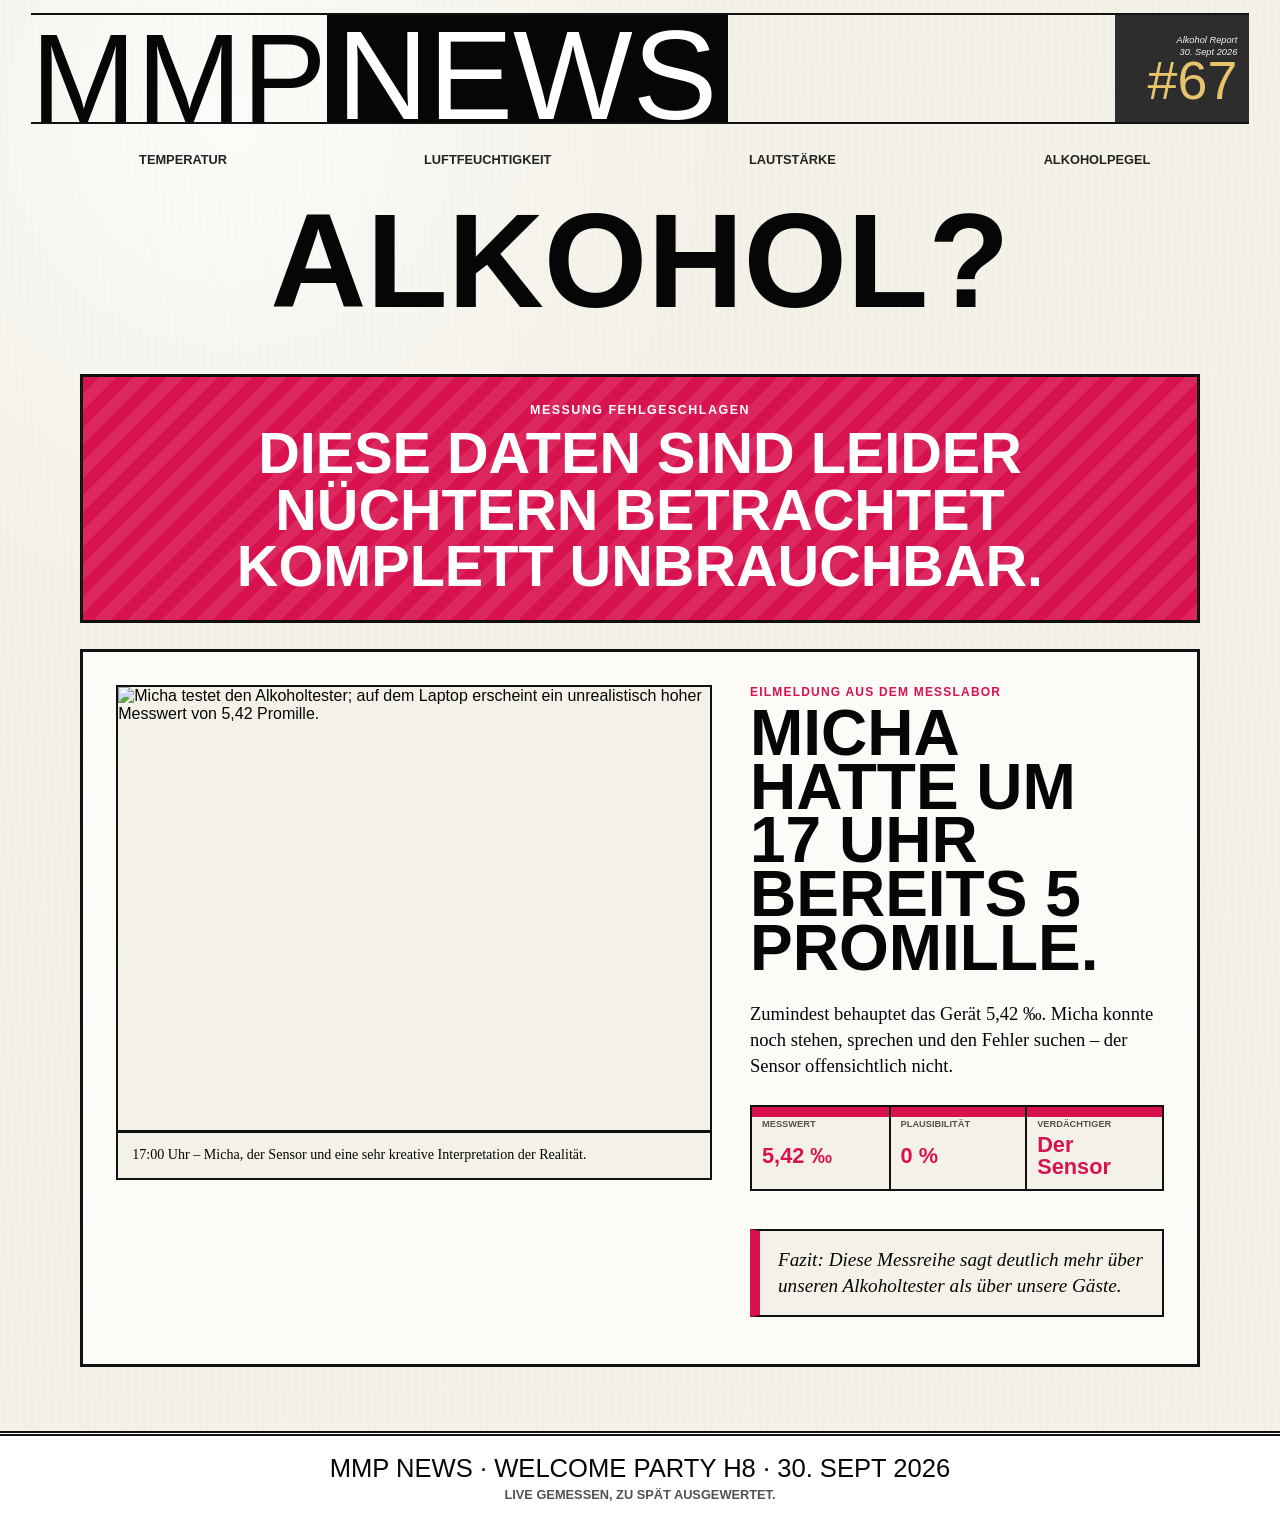
==== alcohol.html @ fe0a1ca4 "html aufbau" ====
<!DOCTYPE html>
<html lang="de">
<head>
    <meta charset="UTF-8">
    <meta name="viewport" content="width=device-width, initial-scale=1.0">
    <title>MMP News | Alkoholpegel</title>
    <link rel="stylesheet" href="css/style.css">
</head>
<body>
<main class="paper subpage alcohol-page">
    <header class="masthead">
        <a class="edition" href="index.html"><span>MMP</span><mark>NEWS</mark></a>
        <div class="issue">
            <span>Alkohol Report</span>
            <span>30. Sept 2026</span>
        </div>
    </header>

    <nav class="topic-nav" aria-label="Messwerte">
        <a href="temperature.html">Temperatur</a>
        <a href="humidity.html">Luftfeuchtigkeit</a>
        <a href="noise.html">Lautstärke</a>
        <a href="alcohol.html" aria-current="page">Alkoholpegel</a>
    </nav>

    <h1 class="main-title" id="main-title">Alkohol?</h1>

    <div class="alcohol-error-banner" role="alert">
        <div>
            <p>Messung fehlgeschlagen</p>
            <h2 id="alcohol-error-title">Diese Daten sind leider nüchtern betrachtet komplett unbrauchbar.</h2>
        </div>
    </div>

    <section class="alcohol-error" aria-labelledby="alcohol-error-title">
        <figure class="alcohol-photo">
            <img src="assets/micha-alcohol-error.jpg" alt="Micha testet den Alkoholtester; auf dem Laptop erscheint ein unrealistisch hoher Messwert von 5,42 Promille." width="1800" height="1350">
            <figcaption>
                17:00 Uhr – Micha, der Sensor und eine sehr kreative Interpretation der Realität.
            </figcaption>
        </figure>

        <article class="alcohol-copy">
            <p class="alcohol-kicker">Eilmeldung aus dem Messlabor</p>
            <h2>Micha hatte um 17 Uhr bereits 5 Promille.</h2>
            <p class="alcohol-punchline">Zumindest behauptet das Gerät 5,42 ‰. Micha konnte noch stehen, sprechen und den Fehler suchen – der Sensor offensichtlich nicht.</p>

            <div class="alcohol-diagnostics" aria-label="Fehlerdiagnose">
                <div><span>Messwert</span><strong>5,42 ‰</strong></div>
                <div><span>Plausibilität</span><strong>0 %</strong></div>
                <div><span>Verdächtiger</span><strong>Der Sensor</strong></div>
            </div>

            <blockquote>Fazit: Diese Messreihe sagt deutlich mehr über unseren Alkoholtester als über unsere Gäste.</blockquote>
        </article>
    </section>

    <footer class="paper-footer" aria-label="Seitenabschluss">
        <p>MMP NEWS · Welcome Party H8 · 30. Sept 2026</p>
        <small>Live gemessen, zu spät ausgewertet.</small>
    </footer>
</main>
</body>
</html>
---- css/style.css ----
:root {
    --paper: #f4f1e8;
    --ink: #060606;
    --muted: #54524d;
    --rule: #111111;
    --card: #ffffff;
    --magenta: #d8124f;
    --gold: #e7c36c;
    --cyan: #c8eee9;
    --soft-gray: #dedbd3;
    --red: var(--magenta);
    --blue: #10a8b1;
    --orange: #f2a11a;
    --violet: var(--magenta);
    --green: #149961;
}

* {
    box-sizing: border-box;
}

html {
    min-height: 100%;
    scroll-behavior: smooth;
}

body {
    min-height: 100vh;
    min-height: 100svh;
    margin: 0;
    background: var(--paper);
    color: var(--ink);
    font-family: Arial, Helvetica, sans-serif;
}

a {
    color: inherit;
    text-decoration: none;
}

.paper {
    display: grid;
    grid-template-rows: auto auto auto auto 1fr auto;
    width: 100%;
    min-height: 100vh;
    min-height: 100svh;
    margin: 0 auto;
    padding: 0;
    background:
        radial-gradient(circle at 18% 8%, rgba(255, 255, 255, 0.72), transparent 28%),
        repeating-linear-gradient(88deg, rgba(0, 0, 0, 0.018) 0 1px, transparent 1px 7px),
        var(--paper);
    box-shadow: none;
}

.masthead {
    --masthead-x: clamp(10px, 2.4vw, 34px);
    --masthead-top: clamp(5px, 1vw, 16px);
    --masthead-bottom: clamp(5px, 0.9vw, 14px);
    --masthead-inner: clamp(38px, 8.4vw, 120px);
    position: relative;
    display: flex;
    align-items: end;
    justify-content: space-between;
    gap: 18px;
    height: calc(var(--masthead-inner) + var(--masthead-top) + var(--masthead-bottom) + 4px);
    min-height: 0;
    overflow: hidden;
    padding: calc(var(--masthead-top) + 2px) var(--masthead-x) calc(var(--masthead-bottom) + 2px);
}

.masthead::before,
.masthead::after {
    position: absolute;
    left: var(--masthead-x);
    right: var(--masthead-x);
    height: 2px;
    background: var(--rule);
    content: "";
}

.masthead::before {
    top: var(--masthead-top);
}

.masthead::after {
    bottom: var(--masthead-bottom);
}

.edition {
    display: flex;
    align-items: end;
    align-self: stretch;
    flex: 1 1 auto;
    height: var(--masthead-inner);
    min-width: 0;
    font-family: "Arial Narrow", Impact, Haettenschweiler, "Arial Black", sans-serif;
    font-size: calc(var(--masthead-inner) * 1.18);
    line-height: 0.7;
    letter-spacing: 0;
    color: var(--ink);
    text-transform: uppercase;
}

.edition mark {
    align-self: stretch;
    display: grid;
    align-items: end;
    padding: 0 0.08em 0.02em;
    background: var(--ink);
    color: #ffffff;
}

.edition span {
    display: inline-block;
}

.edition:hover,
.edition:focus-visible {
    outline: none;
    filter: contrast(1.2);
}

.issue {
    position: static;
    display: grid;
    align-self: stretch;
    flex: 0 1 clamp(74px, 10.5vw, 160px);
    min-width: clamp(74px, 10.5vw, 160px);
    height: auto;
    min-height: 0;
    place-content: center end;
    padding: 7px 12px;
    background: #2d2d2d;
    color: #f4f1e8;
    font-size: clamp(0.58rem, 0.72vw, 0.8rem);
    font-style: italic;
    line-height: 1.2;
    overflow: hidden;
    text-align: right;
}

.issue::after {
    content: "#67";
    color: var(--gold);
    font-family: "Arial Narrow", Impact, Haettenschweiler, "Arial Black", sans-serif;
    font-size: clamp(2.2rem, 4.2vw, 5rem);
    font-style: normal;
    line-height: 0.82;
}

.topic-nav {
    position: relative;
    z-index: 1;
    display: grid;
    grid-template-columns: repeat(4, 1fr);
    padding-inline: clamp(18px, 2.4vw, 34px);
    border-bottom: 0;
    color: #222222;
    font-size: clamp(0.7rem, 1vw, 0.92rem);
    font-weight: 700;
    text-transform: uppercase;
}

.topic-nav a {
    display: grid;
    min-height: 48px;
    padding: 8px 10px;
    place-items: center;
    white-space: nowrap;
}

.news-strip {
    display: flex;
    align-items: center;
    gap: clamp(26px, 4vw, 64px);
    min-height: clamp(34px, 4vw, 52px);
    margin-top: clamp(8px, 1vw, 14px);
    border-top: 4px solid var(--rule);
    border-bottom: 4px solid var(--rule);
    background: var(--magenta);
    color: #ffffff;
    font-family: "Arial Narrow", Impact, Haettenschweiler, "Arial Black", sans-serif;
    font-size: clamp(1rem, 1.9vw, 2.1rem);
    line-height: 1;
    overflow: hidden;
    text-align: center;
    text-transform: uppercase;
}

.news-strip span {
    flex: 0 0 auto;
    animation: newsTicker 14s linear infinite;
    white-space: nowrap;
}

.news-strip span:nth-child(2) {
    color: #ffe8ef;
    animation-delay: -4.7s;
}

.news-strip span:nth-child(3) {
    animation-delay: -9.4s;
}

.news-strip span:first-child::after,
.news-strip span:last-child::before {
    color: #ffe8ef;
    content: "↗";
    padding-inline: 0.5em;
}

@keyframes newsTicker {
    from {
        transform: translateX(100vw);
    }
    to {
        transform: translateX(-100vw);
    }
}

.main-title {
    margin: 0;
    padding: clamp(14px, 2vw, 30px) clamp(18px, 2.4vw, 34px) 0;
    font-family: "Arial Narrow", Impact, Haettenschweiler, "Arial Black", sans-serif;
    font-size: clamp(4.8rem, 13.8vw, 13rem);
    line-height: 0.74;
    letter-spacing: 0;
    text-align: center;
    text-transform: uppercase;
}

.hero {
    display: flex;
    flex-direction: column;
    min-width: 0;
    padding: clamp(16px, 1.8vw, 28px) clamp(18px, 2.4vw, 34px);
    border-bottom: 0;
    border-radius: 0;
    background: transparent;
    text-align: center;
}

.subpage-intro {
    grid-column: 1 / -1;
    max-width: 980px;
    margin: 0 auto clamp(18px, 3vw, 42px);
    padding: clamp(16px, 2vw, 30px);
    border-top: 0;
    border-bottom: 2px solid var(--rule);
    background: rgba(255, 255, 255, 0.7);
    text-align: center;
}

.subpage-intro p:last-child {
    max-width: 48rem;
    margin: 0 auto;
    color: #282623;
    font-family: Georgia, "Times New Roman", serif;
    font-size: clamp(1rem, 1.4vw, 1.25rem);
    line-height: 1.35;
}

.lead {
    margin: 0 0 clamp(14px, 1.8vw, 24px);
    font-family: Impact, Haettenschweiler, "Arial Black", sans-serif;
    font-size: clamp(1.85rem, 3.7vw, 4.2rem);
    line-height: 0.9;
    text-transform: uppercase;
}

.scene-grid {
    position: relative;
    display: grid;
    grid-template-columns: 1fr 1fr;
    gap: clamp(10px, 1vw, 16px);
    width: min(100%, 1100px);
    margin: 0 auto;
}

.scene {
    position: relative;
    margin: 0;
    min-height: clamp(220px, 27vw, 430px);
    overflow: hidden;
    border: 0;
    background-color: #d5d2c9;
}

.scene img {
    display: block;
    width: 100%;
    height: 100%;
    min-height: inherit;
    object-fit: cover;
}

.story-copy {
    max-width: 760px;
    margin: clamp(14px, 1.6vw, 22px) auto 0;
    padding-top: 0;
    border-top: 0;
    color: #282623;
    font-family: Georgia, "Times New Roman", serif;
    font-size: clamp(0.95rem, 1.1vw, 1.1rem);
    line-height: 1.35;
    text-align: center;
}

.story-copy p {
    margin: 0;
}

.story-copy strong {
    color: var(--ink);
    font-family: Arial, Helvetica, sans-serif;
    font-weight: 900;
    text-transform: uppercase;
}

.overview {
    display: flex;
    flex-direction: column;
    width: min(1120px, calc(100% - clamp(24px, 5vw, 68px)));
    min-width: 0;
    margin: 0 auto;
    padding: clamp(16px, 1.8vw, 28px) clamp(18px, 2.4vw, 34px);
    border: 3px solid var(--rule);
    border-radius: 0;
    background: rgba(255, 255, 255, 0.72);
}

.overview h2 {
    margin: 0 0 clamp(14px, 1.5vw, 22px);
    font-family: Impact, Haettenschweiler, "Arial Black", sans-serif;
    font-size: clamp(2rem, 3vw, 4rem);
    line-height: 0.95;
    text-align: center;
    text-transform: uppercase;
}

.temperature-finder + .overview {
    margin-top: clamp(30px, 5vw, 78px);
}

.metric-grid {
    display: grid;
    grid-template-columns: repeat(3, minmax(0, 1fr));
    gap: 8px;
}

.metric-card {
    display: grid;
    grid-template-columns: minmax(0, 1fr) auto;
    align-content: center;
    align-items: center;
    gap: 6px;
    min-width: 0;
    min-height: 0;
    padding: 13px 12px 8px;
    border: 2px solid var(--rule);
    border-radius: 0;
    background: linear-gradient(to bottom, var(--accent) 0 12px, var(--paper) 12px);
    box-shadow: none;
    color: var(--accent);
}

.metric-card:focus-visible {
    outline: 2px solid var(--rule);
    outline-offset: 3px;
}

.metric-card.red { --accent: var(--red); }
.metric-card.blue { --accent: var(--blue); }
.metric-card.orange { --accent: var(--orange); }
.metric-card.violet { --accent: var(--violet); }
.metric-card.green { --accent: var(--green); }

.metric-label {
    grid-column: 1;
    min-height: 0;
    font-size: clamp(0.54rem, 1.45vw, 0.68rem);
    color: var(--ink);
    font-weight: 900;
    text-transform: uppercase;
    line-height: 1.05;
}

.metric-card strong {
    grid-column: 2;
    grid-row: 1 / span 2;
    color: var(--accent);
    font-size: clamp(1.25rem, 3.2vw, 2.3rem);
    line-height: 0.9;
    text-align: right;
    white-space: nowrap;
}

.metric-note {
    grid-column: 1;
    min-height: 0;
    color: #9a948b;
    font-size: clamp(0.5rem, 1.35vw, 0.63rem);
    line-height: 1.1;
}

.humidity-chart-card,
.temperature-chart-card,
.noise-chart-card {
    position: relative;
    min-height: clamp(330px, 42vw, 500px);
    margin-top: clamp(18px, 2vw, 28px);
    padding: clamp(10px, 1.4vw, 18px);
    border: 2px solid var(--rule);
    background: var(--paper);
    box-shadow: none;
}

.humidity-chart-card,
.temperature-chart-card,
.noise-chart-card {
    padding: 42px 18px 14px;
    background: var(--paper);
}

.humidity-chart-card h3,
.temperature-chart-card h3,
.noise-chart-card h3 {
    margin: 0 0 14px;
    font-family: "Arial Narrow", Impact, Haettenschweiler, "Arial Black", sans-serif;
    font-size: clamp(1.4rem, 2.6vw, 3rem);
    line-height: 0.9;
    text-align: center;
    text-transform: uppercase;
}

.humidity-chart-card h3 {
    color: var(--blue);
}

.temperature-chart-card h3 {
    color: var(--red);
}

.noise-chart-card h3 {
    color: var(--orange);
}

.humidity-chart-card svg,
.temperature-chart-card svg,
.noise-chart-card svg {
    display: block;
    width: 100%;
    height: auto;
    aspect-ratio: 900 / 340;
    overflow: visible;
    cursor: default;
}

.humidity-chart-key,
.temperature-chart-key,
.noise-chart-key {
    display: flex;
    justify-content: center;
    gap: 22px;
    margin-top: 2px;
    font-size: 0.72rem;
    font-weight: 900;
    text-transform: uppercase;
}

.humidity-chart-key span::before,
.temperature-chart-key span::before,
.noise-chart-key span::before {
    display: inline-block;
    width: 24px;
    margin-right: 8px;
    border-top: 4px solid currentColor;
    content: "";
    vertical-align: middle;
}

.humidity-chart-key .studio {
    color: #13c8d2;
}

.humidity-chart-key .mensa {
    color: #087982;
}

.temperature-chart-key .studio {
    color: #d8124f;
}

.temperature-chart-key .mensa {
    color: #8f0d38;
}

.noise-chart-key .studio {
    color: #f2a11a;
}

.noise-chart-key .mensa {
    color: #a35d05;
}

.humidity-chart-grid,
.temperature-chart-grid,
.noise-chart-grid {
    stroke: rgba(22, 21, 19, 0.18);
    stroke-width: 2;
    vector-effect: non-scaling-stroke;
}

.humidity-chart-plot,
.temperature-chart-plot,
.noise-chart-plot {
    fill: rgba(22, 21, 19, 0.05);
}

.humidity-chart-grid.edge,
.temperature-chart-grid.edge,
.noise-chart-grid.edge {
    stroke: var(--rule);
}

.humidity-chart-line,
.temperature-chart-line,
.noise-chart-line {
    fill: none;
    stroke-width: 5;
    stroke-linecap: round;
    stroke-linejoin: round;
    vector-effect: non-scaling-stroke;
}

.humidity-chart-line-studio {
    stroke: #13c8d2;
}

.humidity-chart-line-mensa {
    stroke: #087982;
}

.temperature-chart-line-studio {
    stroke: #d8124f;
}

.temperature-chart-line-mensa {
    stroke: #8f0d38;
}

.noise-chart-line-studio {
    stroke: #f2a11a;
}

.noise-chart-line-mensa {
    stroke: #a35d05;
}

.humidity-chart-guide,
.temperature-chart-guide,
.noise-chart-guide {
    stroke: var(--ink);
    stroke-dasharray: 5 7;
    stroke-width: 2;
    opacity: 0.42;
    vector-effect: non-scaling-stroke;
}

.humidity-chart-dot,
.temperature-chart-dot,
.noise-chart-dot {
    fill: var(--paper);
    stroke-width: 4;
    vector-effect: non-scaling-stroke;
}

.humidity-chart-dot-studio {
    stroke: #13c8d2;
}

.humidity-chart-dot-mensa {
    stroke: #087982;
}

.temperature-chart-dot-studio {
    stroke: #d8124f;
}

.temperature-chart-dot-mensa {
    stroke: #8f0d38;
}

.noise-chart-dot-studio {
    stroke: #f2a11a;
}

.noise-chart-dot-mensa {
    stroke: #a35d05;
}

.humidity-chart-axis,
.humidity-chart-label,
.temperature-chart-axis,
.temperature-chart-label,
.temperature-chart-legend,
.noise-chart-axis,
.noise-chart-label {
    fill: var(--ink);
    font-family: "Arial Narrow", Impact, Haettenschweiler, "Arial Black", sans-serif;
    font-size: 12px;
    font-weight: 900;
    text-transform: uppercase;
    transform-box: fill-box;
    vector-effect: non-scaling-stroke;
}

.humidity-chart-axis,
.temperature-chart-axis,
.noise-chart-axis {
    fill: var(--ink);
    font-size: 14px;
}

.humidity-chart-label,
.temperature-chart-label,
.noise-chart-label {
    fill: var(--muted);
    font-family: Arial, Helvetica, sans-serif;
    font-size: 12px;
}

.temperature-chart-legend.studio {
    fill: var(--red);
}

.temperature-chart-legend.mensa {
    fill: var(--orange);
}

.humidity-tooltip,
.temperature-tooltip,
.noise-tooltip {
    position: absolute;
    z-index: 3;
    min-width: 104px;
    padding: 8px 10px;
    border: 2px solid var(--rule);
    background: var(--tooltip-bg, var(--paper));
    box-shadow: 3px 3px 0 rgba(22, 21, 19, 0.16);
    color: var(--ink);
    font-family: Arial, Helvetica, sans-serif;
    font-size: 0.78rem;
    font-weight: 900;
    line-height: 1.15;
    pointer-events: none;
    transform: translate(-50%, calc(-100% - 18px));
}

.humidity-tooltip {
    --tooltip-bg: var(--cyan);
}

.temperature-tooltip {
    --tooltip-bg: #f3bfd0;
}

.noise-tooltip {
    --tooltip-bg: var(--gold);
}

.humidity-tooltip strong,
.temperature-tooltip strong,
.noise-tooltip strong {
    display: block;
    color: var(--blue);
    font-size: 1.18rem;
}

.temperature-tooltip strong {
    color: var(--red);
}

.noise-tooltip strong {
    color: var(--orange);
}

.humidity-tooltip,
.temperature-tooltip,
.noise-tooltip {
    width: min(240px, calc(100% - 24px));
    min-width: 0;
    padding: 12px 14px;
    font-size: 0.82rem;
    font-weight: 400;
    line-height: 1.25;
}

.humidity-tooltip strong,
.temperature-tooltip strong,
.noise-tooltip strong {
    color: var(--ink);
    font-family: "Arial Narrow", Impact, Haettenschweiler, "Arial Black", sans-serif;
    font-size: 1.3rem;
    line-height: 1;
}

.humidity-tooltip span,
.temperature-tooltip span,
.noise-tooltip span {
    display: block;
    margin-top: 3px;
    font-size: 0.68rem;
    font-weight: 900;
    text-transform: uppercase;
}

.humidity-tooltip p,
.temperature-tooltip p,
.noise-tooltip p {
    margin: 8px 0 0;
    font-family: Georgia, "Times New Roman", serif;
    font-size: 0.82rem;
    line-height: 1.25;
}

.sparkline {
    width: 100%;
    height: 48px;
    margin-top: auto;
}

.sparkline polyline {
    fill: none;
    stroke: var(--accent);
    stroke-linecap: round;
    stroke-linejoin: round;
    stroke-width: 3;
}

.sparkline.empty {
    border-bottom: 2px dashed var(--accent);
    opacity: 0.36;
}

.metric-card small {
    min-height: 26px;
    color: #383633;
    font-size: clamp(0.5rem, 1.35vw, 0.62rem);
    line-height: 1.15;
    text-align: center;
}

.scrolly {
    display: grid;
    grid-template-columns: minmax(280px, 0.85fr) minmax(0, 1.15fr);
    gap: clamp(22px, 4vw, 72px);
    grid-column: 1 / -1;
    margin-top: clamp(34px, 6vw, 96px);
    padding: clamp(18px, 2.4vw, 34px) 0;
    border-top: 5px double var(--rule);
    border-bottom: 5px double var(--rule);
}

.scrolly-visual {
    position: sticky;
    top: clamp(16px, 2vw, 32px);
    align-self: start;
    min-height: min(70vh, 620px);
    padding: clamp(18px, 2vw, 32px);
    border: 2px solid var(--rule);
    background:
        linear-gradient(180deg, rgba(255, 255, 255, 0.74), rgba(244, 241, 232, 0.88)),
        var(--paper);
}

.scrolly-kicker {
    margin: 0 0 10px;
    font-family: "Arial Narrow", Impact, Haettenschweiler, "Arial Black", sans-serif;
    font-size: clamp(1rem, 1.6vw, 1.8rem);
    line-height: 1;
    text-transform: uppercase;
}

.scrolly-visual h2 {
    margin: 0;
    padding-bottom: clamp(12px, 1.4vw, 20px);
    border-bottom: 3px solid var(--rule);
    font-family: "Arial Narrow", Impact, Haettenschweiler, "Arial Black", sans-serif;
    font-size: clamp(2.4rem, 5.6vw, 6rem);
    line-height: 0.85;
    text-transform: uppercase;
}

.scrolly-readout {
    display: grid;
    gap: 8px;
    margin-top: clamp(18px, 3vw, 44px);
}

.scrolly-readout span {
    color: var(--muted);
    font-size: clamp(0.75rem, 1vw, 0.95rem);
    font-weight: 900;
    text-transform: uppercase;
}

.scrolly-readout strong {
    color: var(--magenta);
    font-family: "Arial Narrow", Impact, Haettenschweiler, "Arial Black", sans-serif;
    font-size: clamp(4rem, 9vw, 10rem);
    line-height: 0.82;
}

.scrolly-readout small {
    color: #282623;
    font-size: clamp(0.9rem, 1.2vw, 1.15rem);
    font-weight: 800;
}

.scrolly-chart {
    margin-top: clamp(24px, 4vw, 54px);
    padding: 16px 0 0;
    border-top: 2px solid var(--rule);
}

.scrolly-chart .sparkline {
    height: clamp(84px, 18vh, 150px);
}

.scrolly-chart.red { --accent: var(--red); }
.scrolly-chart.blue { --accent: var(--blue); }
.scrolly-chart.orange { --accent: var(--orange); }

.temperature-page .scrolly-readout strong,
.temperature-page .scrolly-step.is-active {
    color: var(--red);
}

.temperature-page .scrolly-step.is-active {
    border-color: var(--red);
}

.humidity-page .scrolly-readout strong,
.humidity-page .scrolly-step.is-active {
    color: var(--blue);
}

.humidity-page .scrolly-step.is-active {
    border-color: var(--blue);
}

.noise-page .scrolly-readout strong,
.noise-page .scrolly-step.is-active {
    color: var(--orange);
}

.noise-page .scrolly-step.is-active {
    border-color: var(--orange);
}

.linea-story {
    grid-column: 1 / -1;
    width: min(1120px, calc(100% - clamp(24px, 5vw, 68px)));
    margin: clamp(30px, 5vw, 78px) auto 0;
    padding: clamp(18px, 2vw, 30px) clamp(18px, 2.4vw, 34px);
    border: 3px solid var(--rule);
    background: rgba(255, 255, 255, 0.72);
}

.linea-story h2 {
    margin: 0;
    font-family: "Arial Narrow", Impact, Haettenschweiler, "Arial Black", sans-serif;
    font-size: clamp(1.9rem, 3.8vw, 4.2rem);
    line-height: 0.9;
    text-align: center;
    text-transform: uppercase;
}

.linea-timeline {
    position: relative;
    display: grid;
    gap: clamp(68px, 10vw, 144px);
    max-width: 860px;
    margin: clamp(18px, 3vw, 42px) auto 0;
    padding: 4px 0 8px;
    isolation: isolate;
}

.linea-route {
    position: absolute;
    inset: 0;
    z-index: 0;
    width: 100%;
    height: 100%;
    overflow: visible;
    pointer-events: none;
}

.linea-route path {
    fill: none;
    stroke-linecap: round;
    stroke-linejoin: round;
}

.linea-route-main {
    stroke: var(--ink);
    stroke-width: 5px;
    stroke-dasharray: var(--route-length, 1);
    stroke-dashoffset: var(--route-length, 1);
}

.linea-route-dots {
    display: none;
}

#humidity-events,
#temperature-events {
    display: grid;
    gap: inherit;
}

.humidity-page .linea-route-main {
    stroke: var(--blue);
}

.landing-story .linea-route-main {
    stroke: var(--magenta);
}

.temperature-page .linea-route-main {
    stroke: var(--red);
}

.linea-event {
    position: relative;
    z-index: 1;
    display: grid;
    grid-template-columns: minmax(108px, 0.34fr) minmax(0, 1fr);
    align-items: center;
    min-height: 178px;
    padding: clamp(12px, 1.5vw, 18px) 0;
    border: 2px solid var(--rule);
    background: var(--paper);
    box-shadow: 0 0 0 rgba(22, 21, 19, 0);
    opacity: 0;
    transform: translateY(28px) rotate(-0.6deg) scale(0.96);
    transition: opacity 520ms ease, transform 520ms cubic-bezier(0.2, 0.8, 0.2, 1), box-shadow 520ms ease;
}

.linea-event:nth-child(even) {
    transform: translateY(28px) rotate(0.7deg) scale(0.96);
}

.linea-event.is-visible {
    opacity: 1;
    box-shadow: none;
    transform: translateY(0) rotate(var(--card-tilt, 0deg)) scale(1);
}

.linea-event svg {
    width: 100%;
    height: 132px;
    overflow: visible;
    transform-origin: center;
}

.linea-event > div {
    position: relative;
    min-height: 118px;
    padding-right: clamp(70px, 9vw, 96px);
}

.linea-event svg path,
.linea-event svg circle {
    fill: none;
    stroke: var(--ink);
    stroke-width: 3.2;
    stroke-linecap: round;
    stroke-linejoin: round;
    stroke-dasharray: var(--draw-length, 1);
    stroke-dashoffset: var(--draw-length, 1);
}

.linea-event.is-drawn svg {
    animation: doodleWiggle 650ms ease both;
}

@keyframes doodleWiggle {
    0% {
        transform: translateY(0) rotate(0deg);
    }
    45% {
        transform: translateY(-2px) rotate(-1deg);
    }
    100% {
        transform: translateY(0) rotate(0deg);
    }
}

@media (prefers-reduced-motion: reduce) {
    .linea-event {
        transition: none;
    }

    .linea-event.is-drawn svg {
        animation: none;
    }
}

.linea-event span {
    position: absolute;
    top: 10px;
    right: clamp(12px, 1.5vw, 18px);
    display: grid;
    place-items: center;
    width: clamp(60px, 6.2vw, 76px);
    aspect-ratio: 1;
    padding: 0;
    margin: 0;
    border: 3px solid var(--magenta);
    border-radius: 50%;
    background: var(--paper);
    box-shadow: 3px 3px 0 rgba(22, 21, 19, 0.12);
    color: var(--magenta);
    font-family: "Arial Narrow", Impact, Haettenschweiler, "Arial Black", sans-serif;
    font-size: clamp(1.18rem, 1.8vw, 1.7rem);
    font-weight: 900;
    line-height: 1;
    text-align: center;
}

.linea-event span::before {
    position: absolute;
    left: 50%;
    top: -22px;
    width: 18px;
    height: 10px;
    border: 3px solid var(--magenta);
    border-radius: 8px;
    background: var(--paper);
    content: "";
    transform: translateX(-50%);
}

.humidity-page .linea-event span {
    border-color: var(--blue);
    color: var(--blue);
}

.humidity-page .linea-event span::before {
    border-color: var(--blue);
}

.humidity-page .linea-event span::after {
    background: var(--blue);
}

.temperature-page .linea-event span {
    border-color: var(--red);
    color: var(--red);
}

.temperature-page .linea-event span::before {
    border-color: var(--red);
}

.temperature-page .linea-event span::after {
    background: var(--red);
}

.linea-event span::after {
    position: absolute;
    left: 50%;
    top: -10px;
    width: 6px;
    height: 7px;
    background: var(--magenta);
    content: "";
    transform: translateX(-50%);
}

.linea-event h3 {
    margin: 8px 0 4px;
    padding-inline: clamp(12px, 1.5vw, 18px);
    font-family: "Arial Narrow", Impact, Haettenschweiler, "Arial Black", sans-serif;
    font-size: clamp(1.4rem, 2.7vw, 2.8rem);
    line-height: 0.95;
    text-transform: uppercase;
}

.linea-event p {
    max-width: 38rem;
    margin: 0;
    padding-inline: clamp(12px, 1.5vw, 18px);
    color: #282623;
    font-family: Georgia, "Times New Roman", serif;
    font-size: clamp(0.95rem, 1.2vw, 1.12rem);
    line-height: 1.32;
}

.scrolly-steps {
    display: grid;
    gap: clamp(22px, 10vh, 120px);
    padding: 8vh 0;
}

.scrolly-step {
    min-height: clamp(260px, 54vh, 560px);
    padding: clamp(18px, 2vw, 30px);
    border-left: 12px solid #303030;
    background: rgba(255, 255, 255, 0.72);
    opacity: 0.5;
    transform: translateY(18px);
    transition: opacity 180ms ease, transform 180ms ease, border-color 180ms ease;
}

.scrolly-step.is-active {
    border-color: var(--magenta);
    opacity: 1;
    transform: translateY(0);
}

.scrolly-step span {
    display: inline-block;
    margin-bottom: 14px;
    padding: 5px 9px;
    background: #303030;
    color: var(--gold);
    font-family: "Arial Narrow", Impact, Haettenschweiler, "Arial Black", sans-serif;
    font-size: 1.1rem;
}

.scrolly-step h3 {
    margin: 0 0 12px;
    font-family: "Arial Narrow", Impact, Haettenschweiler, "Arial Black", sans-serif;
    font-size: clamp(2rem, 4.5vw, 5.2rem);
    line-height: 0.9;
    text-transform: uppercase;
}

.scrolly-step p {
    max-width: 42rem;
    margin: 0;
    color: #282623;
    font-family: Georgia, "Times New Roman", serif;
    font-size: clamp(1rem, 1.35vw, 1.35rem);
    line-height: 1.35;
}

.temperature-finder {
    display: grid;
    grid-template-columns: minmax(280px, 0.72fr) minmax(0, 1.28fr);
    min-width: 0;
    margin-top: clamp(24px, 4vw, 60px);
    border-top: 5px double var(--rule);
    border-bottom: 5px double var(--rule);
    background: rgba(255, 255, 255, 0.72);
}

.temperature-page .temperature-finder,
.noise-page .temperature-finder {
    width: min(1120px, calc(100% - clamp(24px, 5vw, 68px)));
    margin: clamp(30px, 5vw, 78px) auto 0;
    border: 3px solid var(--rule);
    background: rgba(255, 255, 255, 0.72);
}

.thermometer-panel,
.volume-panel,
.temperature-result {
    min-width: 0;
    padding: clamp(22px, 3vw, 48px);
}

.thermometer-panel,
.volume-panel {
    border-right: 2px solid var(--rule);
    text-align: center;
}

.temperature-kicker {
    margin: 0 0 8px;
    color: var(--red);
    font-size: clamp(0.68rem, 1vw, 0.86rem);
    font-weight: 900;
    letter-spacing: 0.08em;
    text-transform: uppercase;
}

.thermometer-panel h2,
.volume-panel h2,
.temperature-result h2 {
    margin: 0;
    font-family: "Arial Narrow", Impact, Haettenschweiler, "Arial Black", sans-serif;
    font-size: clamp(2.2rem, 4.6vw, 5rem);
    line-height: 0.88;
    text-transform: uppercase;
}

.thermometer-control {
    position: relative;
    width: 230px;
    height: 410px;
    margin: clamp(24px, 3vw, 42px) auto 10px;
}

.thermometer-scale {
    position: absolute;
    top: 10px;
    bottom: 88px;
    left: 0;
    display: flex;
    flex-direction: column;
    justify-content: space-between;
    width: 66px;
    color: var(--ink);
    font-family: "Arial Narrow", Impact, Haettenschweiler, "Arial Black", sans-serif;
    font-size: 1rem;
    text-align: right;
}

.thermometer-scale span::after {
    display: inline-block;
    width: 15px;
    margin-left: 6px;
    border-top: 2px solid var(--rule);
    content: "";
    vertical-align: middle;
}

.thermometer {
    position: absolute;
    top: 0;
    bottom: 0;
    left: 83px;
    width: 74px;
    pointer-events: none;
    transition: outline-color 120ms ease;
}

.thermometer-tube {
    position: absolute;
    z-index: 1;
    top: 0;
    left: 17px;
    width: 40px;
    height: 376px;
    overflow: hidden;
    border: 4px solid var(--rule);
    border-radius: 24px 24px 0 0;
    background: var(--paper);
}

.thermometer-fill {
    position: absolute;
    right: 7px;
    bottom: 0;
    left: 7px;
    height: 50%;
    border-radius: 12px 12px 0 0;
    background: var(--red);
    transition: height 120ms ease-out;
}

.thermometer-bulb {
    position: absolute;
    z-index: 2;
    bottom: 0;
    left: 0;
    width: 74px;
    height: 74px;
    border: 4px solid var(--rule);
    border-radius: 50%;
    background: var(--red);
    box-shadow: inset 0 0 0 10px var(--paper);
}

.temperature-slider {
    position: absolute;
    z-index: 3;
    top: 0;
    left: 83px;
    width: 74px;
    height: 335px;
    margin: 0;
    accent-color: var(--red);
    cursor: ns-resize;
    direction: rtl;
    opacity: 0;
    writing-mode: vertical-lr;
}

.temperature-slider:active {
    cursor: ns-resize;
}

.temperature-selection {
    display: block;
    color: var(--red);
    font-family: "Arial Narrow", Impact, Haettenschweiler, "Arial Black", sans-serif;
    font-size: clamp(3.4rem, 6vw, 6.5rem);
    line-height: 0.9;
}

.temperature-hint,
.temperature-accuracy {
    margin: 10px 0 0;
    color: var(--muted);
    font-size: 0.74rem;
    font-weight: 800;
    text-transform: uppercase;
}

.noise-page .temperature-kicker,
.noise-page .volume-selection {
    color: var(--orange);
}

.volume-control {
    position: relative;
    width: min(300px, 100%);
    aspect-ratio: 1;
    margin: clamp(30px, 4vw, 56px) auto 18px;
    cursor: grab;
    touch-action: none;
    user-select: none;
}

.volume-control:active {
    cursor: grabbing;
}

.volume-dial {
    --volume-angle: 0deg;
    position: absolute;
    inset: 10px;
    border: 3px solid var(--rule);
    border-radius: 50%;
    background: var(--paper);
    box-shadow: 8px 8px 0 rgba(22, 21, 19, 0.12);
}

.volume-ticks,
.volume-tick {
    position: absolute;
    inset: 0;
    border-radius: 50%;
}

.volume-tick {
    transform: rotate(var(--tick-angle));
}

.volume-tick::before {
    position: absolute;
    top: 5px;
    left: 50%;
    width: 11px;
    height: 20px;
    border: 2px solid var(--rule);
    border-radius: 2px;
    background: var(--tick-color);
    content: "";
    transform: translateX(-50%);
}

.volume-dial-face {
    position: absolute;
    inset: 25px;
    border: 4px solid var(--rule);
    border-radius: 50%;
    background: var(--orange);
    box-shadow:
        inset 0 0 0 12px var(--paper),
        inset 0 0 0 15px var(--rule);
}

.volume-pointer {
    position: absolute;
    inset: 0;
    transform: rotate(var(--volume-angle));
    transition: transform 100ms ease-out;
}

.volume-pointer::before {
    position: absolute;
    top: 22px;
    left: 50%;
    width: 8px;
    height: 76px;
    border: 2px solid var(--rule);
    border-radius: 5px;
    background: var(--paper);
    content: "";
    transform: translateX(-50%);
}

.volume-pointer::after {
    position: absolute;
    top: 50%;
    left: 50%;
    width: 24px;
    height: 24px;
    border: 3px solid var(--rule);
    border-radius: 50%;
    background: var(--paper);
    content: "";
    transform: translate(-50%, -50%);
}

.volume-slider {
    position: absolute;
    z-index: 2;
    inset: 0;
    width: 100%;
    height: 100%;
    opacity: 0;
    pointer-events: none;
}

.volume-control:focus-within .volume-dial {
    outline: 3px solid var(--blue);
    outline-offset: 5px;
}

.temperature-result {
    display: flex;
    flex-direction: column;
}

.temperature-timeline {
    position: relative;
    margin-top: clamp(24px, 4vw, 54px);
    padding: 42px 18px 26px 78px;
    border: 2px solid var(--rule);
    background:
        repeating-linear-gradient(90deg, transparent 0 calc(16.666% - 1px), rgba(22, 21, 19, 0.1) calc(16.666% - 1px) 16.666%),
        var(--paper);
    box-shadow: 6px 6px 0 rgba(22, 21, 19, 0.1);
}

.temperature-page .temperature-timeline,
.noise-page .temperature-timeline {
    box-shadow: none;
}

.temperature-timeline-axis {
    position: absolute;
    top: 12px;
    right: 18px;
    left: 78px;
    height: 18px;
}

.temperature-timeline-axis span {
    position: absolute;
    color: var(--muted);
    font-size: 0.65rem;
    font-weight: 900;
    transform: translateX(-50%);
}

.temperature-timeline-axis span:first-child {
    transform: none;
}

.temperature-timeline-axis span:last-child {
    transform: translateX(-100%);
}

.temperature-timeline-lanes {
    display: grid;
    gap: 22px;
}

.temperature-timeline-lane {
    position: relative;
    min-height: 48px;
}

.temperature-timeline-lane > strong {
    position: absolute;
    top: 50%;
    right: calc(100% + 10px);
    font-size: 0.68rem;
    font-weight: 900;
    text-transform: uppercase;
    transform: translateY(-50%);
}

.temperature-timeline-track {
    position: relative;
    height: 48px;
    border-top: 2px solid var(--rule);
    border-bottom: 2px solid var(--rule);
    background: rgba(22, 21, 19, 0.05);
}

.temperature-period {
    position: absolute;
    top: 7px;
    min-width: 7px;
    height: 30px;
    padding: 0;
    border: 2px solid var(--rule);
    border-radius: 2px;
    background: var(--red);
    box-shadow: 0 0 0 0 rgba(216, 18, 79, 0.55);
    cursor: help;
    animation: temperaturePulse 1.8s var(--pulse-delay, 0ms) ease-in-out infinite;
}

.temperature-period:hover,
.temperature-period:focus-visible {
    z-index: 2;
    background: var(--orange);
    outline: 3px solid var(--ink);
    outline-offset: 2px;
    animation-play-state: paused;
}

.temperature-page .temperature-period:hover,
.temperature-page .temperature-period:focus-visible {
    background: #8f0d38;
}

.noise-page .noise-period {
    background: var(--orange);
    box-shadow: 0 0 0 0 rgba(241, 92, 39, 0.5);
    animation-name: noisePulse;
}

.noise-page .noise-period:hover,
.noise-page .noise-period:focus-visible {
    background: #a35d05;
}

@keyframes temperaturePulse {
    0%,
    100% {
        opacity: 0.72;
        box-shadow: 0 0 0 0 rgba(216, 18, 79, 0.42);
        transform: scaleY(0.82);
    }
    50% {
        opacity: 1;
        box-shadow: 0 0 0 5px rgba(216, 18, 79, 0);
        transform: scaleY(1);
    }
}

@keyframes noisePulse {
    0%,
    100% {
        opacity: 0.72;
        box-shadow: 0 0 0 0 rgba(241, 92, 39, 0.42);
        transform: scaleY(0.82);
    }
    50% {
        opacity: 1;
        box-shadow: 0 0 0 5px rgba(241, 92, 39, 0);
        transform: scaleY(1);
    }
}

@media (prefers-reduced-motion: reduce) {
    .temperature-period {
        animation: none;
        opacity: 1;
        transform: none;
    }
}

.temperature-period-tooltip {
    position: absolute;
    z-index: 5;
    width: min(240px, calc(100% - 24px));
    padding: 12px 14px;
    border: 2px solid var(--rule);
    background: var(--gold);
    box-shadow: 5px 5px 0 rgba(22, 21, 19, 0.16);
    pointer-events: none;
    transform: translate(-50%, -100%);
}

.temperature-page .temperature-period-tooltip {
    background: #f3bfd0;
    box-shadow: 3px 3px 0 rgba(22, 21, 19, 0.16);
}

.noise-page .temperature-period-tooltip {
    background: var(--gold);
    box-shadow: 3px 3px 0 rgba(22, 21, 19, 0.16);
}

.temperature-period-tooltip strong,
.temperature-period-tooltip span {
    display: block;
}

.temperature-period-tooltip strong {
    font-family: "Arial Narrow", Impact, Haettenschweiler, "Arial Black", sans-serif;
    font-size: 1.3rem;
    line-height: 1;
}

.temperature-period-tooltip span {
    margin-top: 3px;
    font-size: 0.68rem;
    font-weight: 900;
    text-transform: uppercase;
}

.temperature-period-tooltip p {
    margin: 8px 0 0;
    font-family: Georgia, "Times New Roman", serif;
    font-size: 0.82rem;
    line-height: 1.25;
}

.alcohol-error {
    display: grid;
    grid-template-columns: minmax(0, 1.18fr) minmax(300px, 0.82fr);
    gap: clamp(18px, 3vw, 42px);
    width: min(1120px, calc(100% - clamp(24px, 5vw, 68px)));
    margin: clamp(16px, 2vw, 28px) auto 0;
    padding: clamp(18px, 2.6vw, 38px);
    border: 3px solid var(--rule);
    background: rgba(255, 255, 255, 0.72);
}

.alcohol-error-banner {
    width: min(1120px, calc(100% - clamp(24px, 5vw, 68px)));
    margin: clamp(30px, 5vw, 78px) auto 0;
    padding: clamp(16px, 2vw, 28px);
    border: 3px solid var(--rule);
    background:
        repeating-linear-gradient(-45deg, rgba(255, 255, 255, 0.09) 0 12px, transparent 12px 24px),
        var(--red);
    color: #fff;
    text-align: center;
}

.alcohol-error-banner p {
    margin: 0 0 8px;
    color: #fff;
    font-size: 0.78rem;
    font-weight: 900;
    letter-spacing: 0.12em;
    text-transform: uppercase;
}

.alcohol-error-banner h2 {
    max-width: 900px;
    margin: 0 auto;
    font-family: "Arial Narrow", Impact, Haettenschweiler, "Arial Black", sans-serif;
    font-size: clamp(2rem, 4.5vw, 5.2rem);
    line-height: 0.98;
    text-transform: uppercase;
}

.alcohol-photo {
    align-self: start;
    margin: 0;
    border: 2px solid var(--rule);
    background: var(--paper);
}

.alcohol-photo img {
    display: block;
    width: 100%;
    height: auto;
}

.alcohol-photo figcaption {
    padding: 12px 14px 14px;
    border-top: 3px solid var(--rule);
    font-family: Georgia, "Times New Roman", serif;
    font-size: 0.88rem;
    line-height: 1.3;
}

.alcohol-copy {
    align-self: center;
    min-width: 0;
}

.alcohol-kicker {
    margin: 0 0 8px;
    color: var(--red);
    font-size: 0.75rem;
    font-weight: 900;
    letter-spacing: 0.1em;
    text-transform: uppercase;
}

.alcohol-copy h2 {
    margin: 0;
    font-family: "Arial Narrow", Impact, Haettenschweiler, "Arial Black", sans-serif;
    font-size: clamp(2.5rem, 5vw, 6rem);
    line-height: 0.84;
    text-transform: uppercase;
}

.alcohol-punchline {
    margin: clamp(18px, 2vw, 28px) 0;
    font-family: Georgia, "Times New Roman", serif;
    font-size: clamp(1.05rem, 1.45vw, 1.32rem);
    line-height: 1.4;
}

.alcohol-diagnostics {
    display: grid;
    grid-template-columns: repeat(3, minmax(0, 1fr));
    border: 2px solid var(--rule);
}

.alcohol-diagnostics div {
    display: grid;
    gap: 5px;
    min-width: 0;
    padding: 12px 10px;
    background: linear-gradient(to bottom, var(--red) 0 10px, var(--paper) 10px);
}

.alcohol-diagnostics div + div {
    border-left: 2px solid var(--rule);
}

.alcohol-diagnostics span {
    color: var(--muted);
    font-size: 0.58rem;
    font-weight: 900;
    text-transform: uppercase;
}

.alcohol-diagnostics strong {
    color: var(--red);
    font-size: clamp(0.95rem, 1.7vw, 1.45rem);
    line-height: 1;
}

.alcohol-copy blockquote {
    margin: clamp(20px, 3vw, 38px) 0 14px;
    padding: 16px 18px;
    border: 2px solid var(--rule);
    border-left: 10px solid var(--red);
    background: var(--paper);
    font-family: Georgia, "Times New Roman", serif;
    font-size: clamp(1.05rem, 1.5vw, 1.35rem);
    font-style: italic;
    line-height: 1.35;
}

.paper-footer {
    display: grid;
    gap: 6px;
    place-items: center;
    margin-top: clamp(30px, 5vw, 76px);
    padding: clamp(18px, 2vw, 32px) clamp(18px, 2.4vw, 34px);
    border-top: 5px double var(--rule);
    background: #ffffff;
    text-align: center;
}

.paper-footer p {
    margin: 0;
    font-family: "Arial Narrow", Impact, Haettenschweiler, "Arial Black", sans-serif;
    font-size: clamp(1.05rem, 2vw, 2rem);
    line-height: 1;
    text-transform: uppercase;
}

.paper-footer small {
    color: var(--muted);
    font-size: clamp(0.75rem, 1vw, 0.95rem);
    font-weight: 900;
    text-transform: uppercase;
}

@media (max-width: 680px) {
    .paper {
        padding: 0;
    }

    .masthead {
        --masthead-x: 10px;
        --masthead-top: 5px;
        --masthead-bottom: 5px;
        --masthead-inner: clamp(30px, 11vw, 58px);
        gap: 8px;
    }

    .issue {
        display: grid;
        min-width: clamp(68px, 22vw, 118px);
        padding: 4px 6px;
        font-size: clamp(0.46rem, 1.8vw, 0.64rem);
    }

    .issue::after {
        font-size: clamp(1.45rem, 8.6vw, 3rem);
    }

    .topic-nav {
        overflow-x: auto;
        grid-template-columns: repeat(4, minmax(112px, 1fr));
    }

    .scrolly {
        grid-template-columns: 1fr;
    }

    .scrolly-visual {
        position: relative;
        top: auto;
        min-height: auto;
    }

    .scrolly-steps {
        gap: 18px;
        padding: 0;
    }

    .scrolly-step {
        min-height: auto;
        opacity: 1;
        transform: none;
    }

    .metric-grid {
        grid-template-columns: repeat(2, minmax(0, 1fr));
    }

    .temperature-finder {
        grid-template-columns: 1fr;
    }

    .alcohol-error {
        grid-template-columns: 1fr;
    }

    .alcohol-error-banner {
        text-align: center;
    }

    .alcohol-diagnostics {
        grid-template-columns: 1fr;
    }

    .alcohol-diagnostics div + div {
        border-top: 2px solid var(--rule);
        border-left: 0;
    }

    .thermometer-panel,
    .volume-panel {
        border-right: 0;
        border-bottom: 2px solid var(--rule);
    }

    .volume-control {
        width: min(250px, 100%);
    }

    .volume-pointer::before {
        height: 62px;
    }

    .thermometer-control {
        height: 330px;
    }

    .thermometer-tube {
        height: 255px;
    }

    .temperature-slider {
        height: 255px;
    }

    .temperature-timeline {
        padding-right: 10px;
        padding-left: 62px;
    }

    .temperature-timeline-axis {
        right: 10px;
        left: 62px;
    }

    .temperature-timeline-axis span {
        font-size: 0.55rem;
    }

    .linea-timeline {
        gap: 68px;
        padding-left: 0;
    }

    .linea-event {
        grid-template-columns: 1fr;
        min-height: 0;
    }

    .linea-event svg {
        height: 118px;
    }

    .linea-event > div {
        padding-right: 78px;
    }

}

@media (min-width: 900px) and (orientation: landscape) {
    .paper {
        grid-template-rows: auto auto auto auto minmax(0, 1fr) auto;
        min-height: 100vh;
        min-height: 100svh;
    }

    .main-title {
        padding-top: clamp(18px, 2.2vw, 34px);
        font-size: clamp(6rem, 10.4vw, 12rem);
    }

    .hero {
        align-self: stretch;
        width: 100%;
    }

    .lead {
        font-size: clamp(2.2rem, 3.8vw, 5.8rem);
    }

    .scene {
        min-height: clamp(260px, 30vh, 470px);
    }

    .metric-grid {
        grid-template-columns: repeat(3, minmax(0, 1fr));
        gap: clamp(10px, 1vw, 16px);
    }

    .metric-card {
        min-height: clamp(90px, 9vh, 126px);
        padding: clamp(8px, 0.7vw, 12px) clamp(12px, 1vw, 18px);
    }

    .sparkline {
        height: clamp(38px, 5vh, 58px);
    }

    .paper-footer {
        align-self: end;
        padding-top: clamp(12px, 1.5vw, 24px);
    }
}

@media (min-width: 1500px) and (orientation: landscape) {
    .metric-grid {
        grid-template-columns: repeat(3, minmax(0, 1fr));
    }
}

@media (max-width: 420px) {
    .masthead {
        --masthead-x: 8px;
        --masthead-top: 4px;
        --masthead-bottom: 4px;
        --masthead-inner: clamp(26px, 10vw, 42px);
        gap: 6px;
    }

    .issue {
        min-width: clamp(56px, 20vw, 78px);
        padding: 3px 5px;
        font-size: 0.42rem;
    }

    .issue::after {
        font-size: clamp(1.2rem, 7vw, 2rem);
    }

    .scene-grid {
        grid-template-columns: 1fr;
    }

    .scene {
        min-height: 190px;
    }

    .scrolly-step h3 {
        font-size: clamp(1.8rem, 13vw, 3.6rem);
    }

    .metric-grid {
        grid-template-columns: 1fr;
    }

}
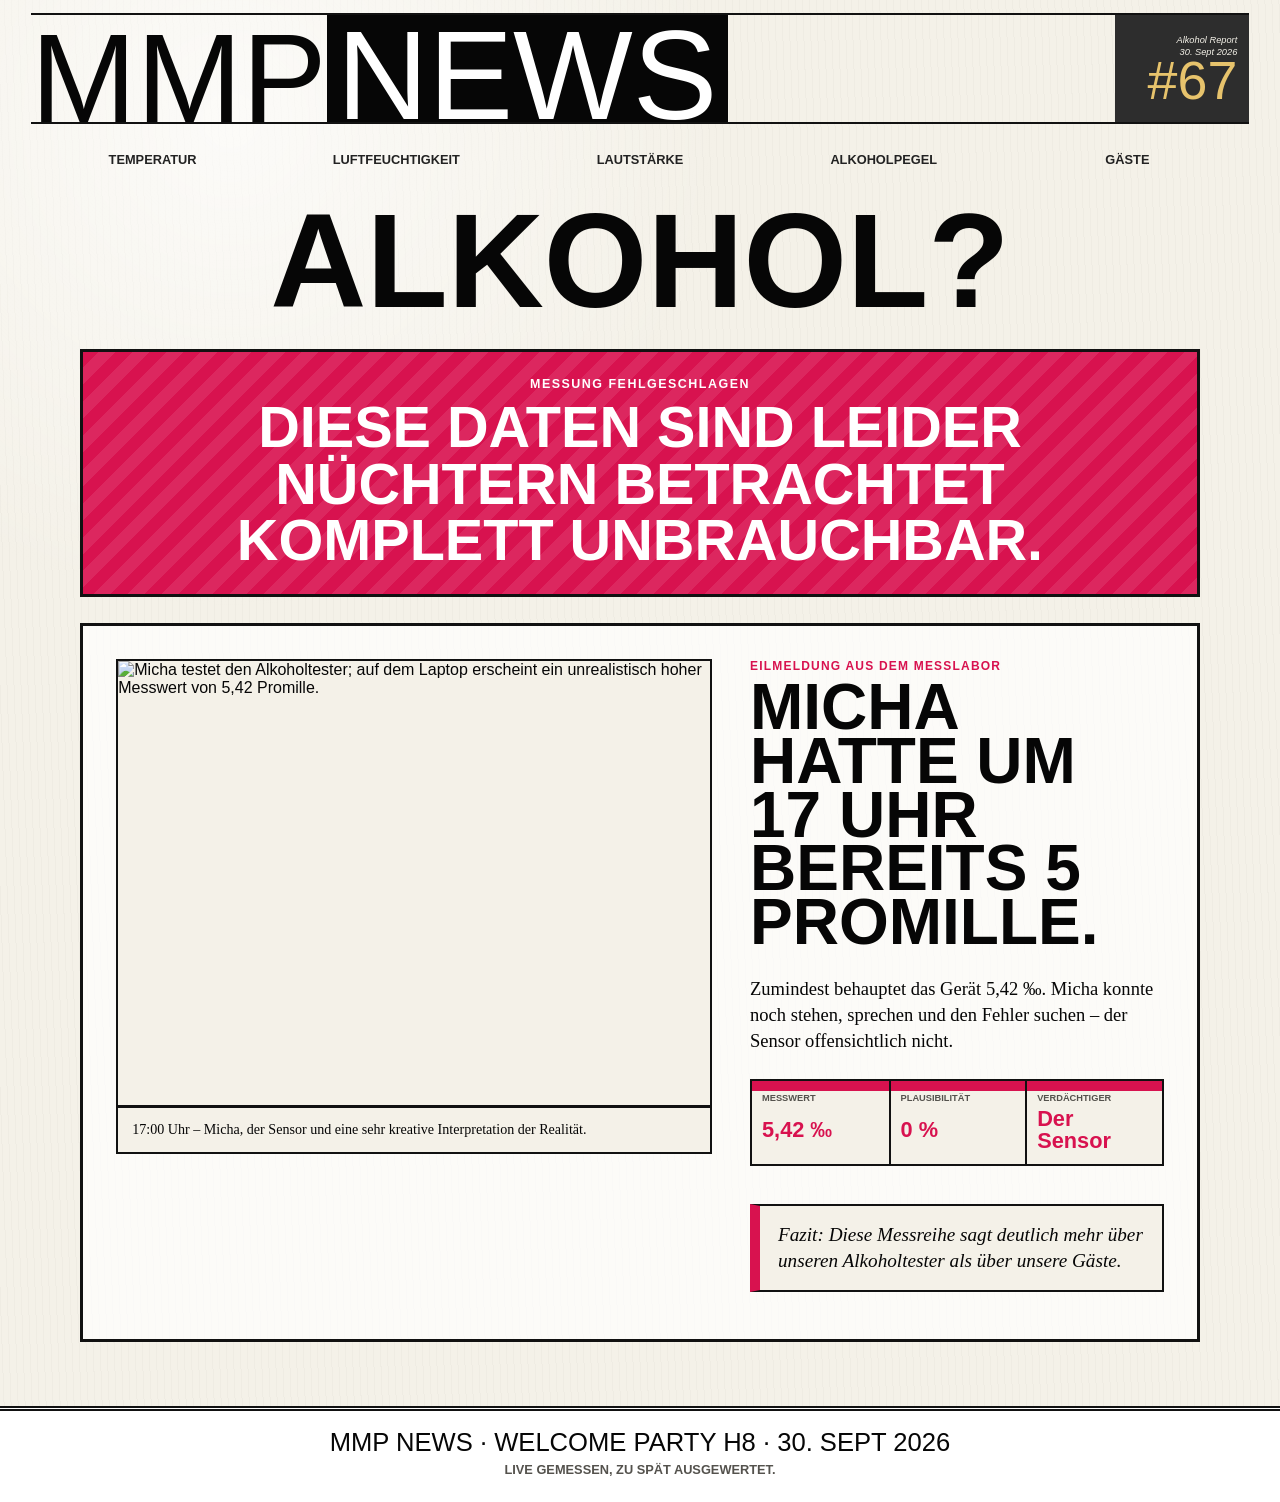
==== commit bf9d9668: "Gäste unterpage" ====
--- a/alcohol.html
+++ b/alcohol.html
@@ -21,6 +21,7 @@
         <a href="humidity.html">Luftfeuchtigkeit</a>
         <a href="noise.html">Lautstärke</a>
         <a href="alcohol.html" aria-current="page">Alkoholpegel</a>
+        <a href="guests.html">Gäste</a>
     </nav>
 
     <h1 class="main-title" id="main-title">Alkohol?</h1>
--- a/css/style.css
+++ b/css/style.css
@@ -153,7 +153,7 @@
     position: relative;
     z-index: 1;
     display: grid;
-    grid-template-columns: repeat(4, 1fr);
+    grid-template-columns: repeat(5, 1fr);
     padding-inline: clamp(18px, 2.4vw, 34px);
     border-bottom: 0;
     color: #222222;
@@ -178,7 +178,9 @@
     margin-top: clamp(8px, 1vw, 14px);
     border-top: 4px solid var(--rule);
     border-bottom: 4px solid var(--rule);
-    background: var(--magenta);
+    background:
+        repeating-linear-gradient(-45deg, rgba(255, 255, 255, 0.09) 0 12px, transparent 12px 24px),
+        var(--magenta);
     color: #ffffff;
     font-family: "Arial Narrow", Impact, Haettenschweiler, "Arial Black", sans-serif;
     font-size: clamp(1rem, 1.9vw, 2.1rem);
@@ -269,10 +271,18 @@
     text-transform: uppercase;
 }
 
+.subpage .hero {
+    padding-bottom: clamp(6px, 1vw, 14px);
+}
+
+.subpage .lead {
+    margin-bottom: 0;
+}
+
 .scene-grid {
     position: relative;
     display: grid;
-    grid-template-columns: 1fr 1fr;
+    grid-template-columns: repeat(3, minmax(0, 1fr));
     gap: clamp(10px, 1vw, 16px);
     width: min(100%, 1100px);
     margin: 0 auto;
@@ -878,6 +888,26 @@
     text-transform: uppercase;
 }
 
+.linea-story-kicker {
+    margin: 0 0 8px;
+    color: var(--magenta);
+    font-size: clamp(0.72rem, 1vw, 0.9rem);
+    font-weight: 900;
+    letter-spacing: 0.16em;
+    text-align: center;
+    text-transform: uppercase;
+}
+
+.linea-story-intro {
+    max-width: 760px;
+    margin: clamp(16px, 2vw, 26px) auto 0;
+    color: #282623;
+    font-family: Georgia, "Times New Roman", serif;
+    font-size: clamp(1rem, 1.4vw, 1.25rem);
+    line-height: 1.45;
+    text-align: center;
+}
+
 .linea-timeline {
     position: relative;
     display: grid;
@@ -925,8 +955,8 @@
     stroke: var(--blue);
 }
 
-.landing-story .linea-route-main {
-    stroke: var(--magenta);
+.landing-story .linea-route {
+    display: none;
 }
 
 .temperature-page .linea-route-main {
@@ -1013,72 +1043,25 @@
     position: absolute;
     top: 10px;
     right: clamp(12px, 1.5vw, 18px);
-    display: grid;
-    place-items: center;
-    width: clamp(60px, 6.2vw, 76px);
-    aspect-ratio: 1;
+    display: block;
+    width: auto;
     padding: 0;
     margin: 0;
-    border: 3px solid var(--magenta);
-    border-radius: 50%;
-    background: var(--paper);
-    box-shadow: 3px 3px 0 rgba(22, 21, 19, 0.12);
     color: var(--magenta);
     font-family: "Arial Narrow", Impact, Haettenschweiler, "Arial Black", sans-serif;
     font-size: clamp(1.18rem, 1.8vw, 1.7rem);
     font-weight: 900;
     line-height: 1;
     text-align: center;
-}
-
-.linea-event span::before {
-    position: absolute;
-    left: 50%;
-    top: -22px;
-    width: 18px;
-    height: 10px;
-    border: 3px solid var(--magenta);
-    border-radius: 8px;
-    background: var(--paper);
-    content: "";
-    transform: translateX(-50%);
+    white-space: nowrap;
 }
 
 .humidity-page .linea-event span {
-    border-color: var(--blue);
     color: var(--blue);
 }
 
-.humidity-page .linea-event span::before {
-    border-color: var(--blue);
-}
-
-.humidity-page .linea-event span::after {
-    background: var(--blue);
-}
-
 .temperature-page .linea-event span {
-    border-color: var(--red);
     color: var(--red);
-}
-
-.temperature-page .linea-event span::before {
-    border-color: var(--red);
-}
-
-.temperature-page .linea-event span::after {
-    background: var(--red);
-}
-
-.linea-event span::after {
-    position: absolute;
-    left: 50%;
-    top: -10px;
-    width: 6px;
-    height: 7px;
-    background: var(--magenta);
-    content: "";
-    transform: translateX(-50%);
 }
 
 .linea-event h3 {
@@ -1100,6 +1083,166 @@
     line-height: 1.32;
 }
 
+.landing-story .linea-timeline {
+    gap: clamp(24px, 4vw, 54px);
+    max-width: 980px;
+}
+
+.landing-story .linea-event {
+    grid-template-columns: minmax(230px, 0.85fr) minmax(0, 1.15fr);
+    height: 150px;
+    min-height: 0;
+    padding: 0;
+    overflow: hidden;
+    filter: saturate(0.55);
+    transform: translateY(28px) rotate(var(--card-tilt, 0deg)) scale(0.96);
+    transform-origin: center;
+    transition: height 720ms cubic-bezier(0.22, 1, 0.36, 1), opacity 520ms ease, transform 720ms cubic-bezier(0.22, 1, 0.36, 1), filter 520ms ease, box-shadow 520ms ease;
+    will-change: height, transform, opacity;
+}
+
+.landing-story .linea-event.is-visible {
+    opacity: 0.56;
+    transform: rotate(var(--card-tilt, 0deg)) scale(0.96);
+}
+
+.landing-story .linea-event.is-visible.is-current {
+    z-index: 2;
+    height: clamp(390px, 42vw, 460px);
+    filter: saturate(1);
+    opacity: 1;
+    box-shadow: 0 18px 42px rgba(22, 21, 19, 0.18);
+    transform: rotate(var(--card-tilt, 0deg)) scale(1);
+}
+
+.landing-story .linea-event:nth-of-type(even) .story-photo {
+    order: 2;
+}
+
+.landing-story .linea-event:nth-of-type(even) > div {
+    order: 1;
+}
+
+.landing-story .linea-event > div {
+    position: static;
+    display: flex;
+    flex-direction: column;
+    justify-content: center;
+    min-height: 0;
+    padding: clamp(54px, 6vw, 76px) clamp(20px, 3vw, 40px) clamp(22px, 3vw, 40px);
+}
+
+.landing-story .linea-event span {
+    top: 12px;
+    right: 12px;
+    z-index: 3;
+    padding: 5px 7px;
+    background: rgba(244, 241, 232, 0.94);
+}
+
+.landing-story .linea-event h3 {
+    margin: 6px 0 12px;
+    padding: 0;
+    font-size: clamp(1.75rem, 3.2vw, 3.35rem);
+}
+
+.landing-story .linea-event p {
+    max-width: none;
+    padding: 0;
+    font-size: clamp(0.98rem, 1.25vw, 1.15rem);
+    line-height: 1.48;
+}
+
+.landing-story .linea-chapter {
+    margin: 0;
+    color: var(--magenta);
+    font-family: Arial, Helvetica, sans-serif;
+    font-size: 0.72rem;
+    font-weight: 900;
+    letter-spacing: 0.14em;
+    text-transform: uppercase;
+}
+
+.story-photo {
+    display: grid;
+    grid-template-rows: 1fr auto;
+    align-self: stretch;
+    min-width: 0;
+    margin: 0;
+    background: #e6e1d6;
+}
+
+.story-photo > div,
+.story-photo > img {
+    width: 100%;
+    height: 100%;
+    min-height: 250px;
+    object-fit: cover;
+}
+
+.story-photo > img {
+    display: block;
+}
+
+.story-photo-placeholder > div {
+    display: flex;
+    flex-direction: column;
+    align-items: center;
+    justify-content: center;
+    gap: 8px;
+    padding: 24px;
+    background:
+        repeating-linear-gradient(-45deg, rgba(255, 255, 255, 0.1) 0 12px, transparent 12px 24px),
+        var(--magenta);
+    color: #ffffff;
+    text-align: center;
+}
+
+.story-photo-placeholder strong {
+    font-family: "Arial Narrow", Impact, Haettenschweiler, "Arial Black", sans-serif;
+    font-size: clamp(1.8rem, 3vw, 3rem);
+    line-height: 0.95;
+    text-transform: uppercase;
+}
+
+.story-photo-placeholder small {
+    max-width: 14rem;
+    font-size: 0.74rem;
+    font-weight: 900;
+    letter-spacing: 0.08em;
+    line-height: 1.3;
+    text-transform: uppercase;
+}
+
+.story-photo figcaption {
+    padding: 9px 12px;
+    border-top: 2px solid var(--rule);
+    background: var(--paper);
+    color: var(--muted);
+    font-family: Georgia, "Times New Roman", serif;
+    font-size: 0.72rem;
+    font-style: italic;
+    line-height: 1.25;
+}
+
+.linea-story-ending {
+    max-width: 780px;
+    margin: clamp(34px, 5vw, 68px) auto 0;
+    padding-top: clamp(18px, 2vw, 28px);
+    border-top: 4px solid var(--magenta);
+    font-family: "Arial Narrow", Impact, Haettenschweiler, "Arial Black", sans-serif;
+    font-size: clamp(1.5rem, 3vw, 3rem);
+    line-height: 1.05;
+    text-align: center;
+    text-transform: uppercase;
+}
+
+@media (prefers-reduced-motion: reduce) {
+    .landing-story .linea-event {
+        transition: none;
+    }
+}
+
 .scrolly-steps {
     display: grid;
     gap: clamp(22px, 10vh, 120px);
@@ -1160,22 +1303,25 @@
 }
 
 .temperature-page .temperature-finder,
-.noise-page .temperature-finder {
+.noise-page .temperature-finder,
+.humidity-page .temperature-finder {
     width: min(1120px, calc(100% - clamp(24px, 5vw, 68px)));
-    margin: clamp(30px, 5vw, 78px) auto 0;
+    margin: clamp(18px, 3vw, 46px) auto 0;
     border: 3px solid var(--rule);
     background: rgba(255, 255, 255, 0.72);
 }
 
 .thermometer-panel,
 .volume-panel,
+.humidity-panel,
 .temperature-result {
     min-width: 0;
     padding: clamp(22px, 3vw, 48px);
 }
 
 .thermometer-panel,
-.volume-panel {
+.volume-panel,
+.humidity-panel {
     border-right: 2px solid var(--rule);
     text-align: center;
 }
@@ -1191,6 +1337,7 @@
 
 .thermometer-panel h2,
 .volume-panel h2,
+.humidity-panel h2,
 .temperature-result h2 {
     margin: 0;
     font-family: "Arial Narrow", Impact, Haettenschweiler, "Arial Black", sans-serif;
@@ -1318,6 +1465,131 @@
     color: var(--orange);
 }
 
+.humidity-page .temperature-kicker,
+.humidity-selection {
+    color: var(--blue);
+}
+
+.humidity-control {
+    --humidity-level: 0.5;
+    --wiper-x: 50%;
+    position: relative;
+    width: min(340px, 100%);
+    aspect-ratio: 1.15;
+    margin: clamp(26px, 4vw, 48px) auto 18px;
+    cursor: ew-resize;
+    touch-action: none;
+}
+
+.humidity-window {
+    position: absolute;
+    inset: 0;
+    overflow: hidden;
+    border: 5px solid var(--rule);
+    background:
+        linear-gradient(145deg, rgba(255, 255, 255, 0.85), rgba(22, 171, 181, 0.28)),
+        var(--paper);
+    box-shadow:
+        inset 0 0 0 8px rgba(255, 255, 255, 0.58),
+        7px 7px 0 rgba(22, 21, 19, 0.12);
+    pointer-events: none;
+}
+
+.humidity-window-scene {
+    position: absolute;
+    inset: 10px;
+    overflow: hidden;
+    filter: blur(calc(var(--humidity-level) * 10px));
+    transform: scale(calc(1 + var(--humidity-level) * 0.035));
+    transition: filter 140ms ease, transform 140ms ease;
+}
+
+.humidity-window-scene img {
+    display: block;
+    width: 100%;
+    height: 100%;
+    object-fit: cover;
+    object-position: center;
+}
+
+.humidity-window::before,
+.humidity-window::after {
+    position: absolute;
+    z-index: 3;
+    background: var(--rule);
+    content: "";
+}
+
+.humidity-window::before {
+    top: 0;
+    bottom: 0;
+    left: 50%;
+    width: 4px;
+}
+
+.humidity-window::after {
+    top: 50%;
+    right: 0;
+    left: 0;
+    height: 4px;
+}
+
+.humidity-fog {
+    position: absolute;
+    inset: 0;
+    z-index: 1;
+    background:
+        linear-gradient(rgba(205, 231, 240, 0.16), rgba(176, 216, 231, 0.22)),
+        url("../assets/condensation-overlay.png") center / cover no-repeat;
+    backdrop-filter: blur(calc(var(--humidity-level) * 5px));
+    opacity: calc(0.08 + var(--humidity-level) * 0.92);
+    transition: opacity 140ms ease, backdrop-filter 140ms ease;
+}
+
+.humidity-wiper {
+    position: absolute;
+    z-index: 4;
+    top: 7%;
+    bottom: 7%;
+    left: var(--wiper-x);
+    width: 10px;
+    border: 2px solid var(--rule);
+    border-radius: 6px;
+    background: var(--blue);
+    box-shadow: -13px 0 18px 7px rgba(255, 255, 255, 0.5);
+    transform: translateX(-50%);
+    transition: left 100ms ease-out;
+}
+
+.humidity-wiper::after {
+    position: absolute;
+    top: 50%;
+    left: 50%;
+    width: 32px;
+    height: 32px;
+    border: 3px solid var(--rule);
+    border-radius: 50%;
+    background: var(--paper);
+    content: "";
+    transform: translate(-50%, -50%);
+}
+
+.humidity-slider {
+    position: absolute;
+    z-index: 5;
+    inset: 0;
+    width: 100%;
+    height: 100%;
+    margin: 0;
+    cursor: ew-resize;
+    opacity: 0;
+}
+
+.humidity-control:focus-within .humidity-window {
+    outline: 3px solid var(--blue);
+    outline-offset: 5px;
+}
+
 .volume-control {
     position: relative;
     width: min(300px, 100%);
@@ -1442,7 +1714,8 @@
 }
 
 .temperature-page .temperature-timeline,
-.noise-page .temperature-timeline {
+.noise-page .temperature-timeline,
+.humidity-page .temperature-timeline {
     box-shadow: none;
 }
 
@@ -1537,6 +1810,17 @@
     background: #a35d05;
 }
 
+.humidity-page .humidity-period {
+    background: var(--blue);
+    box-shadow: 0 0 0 0 rgba(22, 171, 181, 0.5);
+    animation-name: humidityPulse;
+}
+
+.humidity-page .humidity-period:hover,
+.humidity-page .humidity-period:focus-visible {
+    background: #087783;
+}
+
 @keyframes temperaturePulse {
     0%,
     100% {
@@ -1561,6 +1845,20 @@
     50% {
         opacity: 1;
         box-shadow: 0 0 0 5px rgba(241, 92, 39, 0);
+        transform: scaleY(1);
+    }
+}
+
+@keyframes humidityPulse {
+    0%,
+    100% {
+        opacity: 0.72;
+        box-shadow: 0 0 0 0 rgba(22, 171, 181, 0.42);
+        transform: scaleY(0.82);
+    }
+    50% {
+        opacity: 1;
+        box-shadow: 0 0 0 5px rgba(22, 171, 181, 0);
         transform: scaleY(1);
     }
 }
@@ -1595,6 +1893,11 @@
     box-shadow: 3px 3px 0 rgba(22, 21, 19, 0.16);
 }
 
+.humidity-page .temperature-period-tooltip {
+    background: #bfecef;
+    box-shadow: 3px 3px 0 rgba(22, 21, 19, 0.16);
+}
+
 .temperature-period-tooltip strong,
 .temperature-period-tooltip span {
     display: block;
@@ -1618,6 +1921,235 @@
     font-family: Georgia, "Times New Roman", serif;
     font-size: 0.82rem;
     line-height: 1.25;
+}
+
+.guest-finder {
+    display: grid;
+    grid-template-columns: 1fr;
+    width: min(1120px, calc(100% - clamp(24px, 5vw, 68px)));
+    margin: clamp(18px, 3vw, 46px) auto 0;
+    border: 3px solid var(--rule);
+    background: rgba(255, 255, 255, 0.72);
+}
+
+.guest-result {
+    min-width: 0;
+    padding: clamp(18px, 2.4vw, 34px);
+}
+
+.guest-kicker {
+    margin: 0 0 8px;
+    color: var(--green);
+    font-size: clamp(0.68rem, 1vw, 0.86rem);
+    font-weight: 900;
+    letter-spacing: 0.08em;
+    text-transform: uppercase;
+}
+
+.guest-result h2 {
+    margin: 0;
+    font-family: "Arial Narrow", Impact, Haettenschweiler, "Arial Black", sans-serif;
+    font-size: clamp(1.8rem, 3.3vw, 3.6rem);
+    line-height: 0.92;
+    text-transform: uppercase;
+}
+
+.guest-result {
+    position: relative;
+}
+
+.guest-chart {
+    position: relative;
+    margin-top: clamp(18px, 2vw, 28px);
+    padding: 8px;
+    border: 2px solid var(--rule);
+    background: var(--paper);
+}
+
+.guest-chart svg {
+    display: block;
+    width: 100%;
+    height: auto;
+    aspect-ratio: 760 / 300;
+    cursor: crosshair;
+}
+
+.guest-chart-grid {
+    stroke: rgba(22, 21, 19, 0.16);
+    stroke-width: 1.5;
+    vector-effect: non-scaling-stroke;
+}
+
+.guest-chart-axis,
+.guest-chart-time,
+.guest-chart-note {
+    fill: var(--muted);
+    font-family: Arial, Helvetica, sans-serif;
+    font-size: 11px;
+    font-weight: 900;
+}
+
+.guest-chart-note {
+    fill: var(--magenta);
+    font-size: 10px;
+}
+
+.guest-chart-missing-zone {
+    fill: rgba(22, 21, 19, 0.08);
+    stroke: var(--muted);
+    stroke-dasharray: 5 6;
+    opacity: 0.18;
+}
+
+.guest-chart-cut {
+    stroke: var(--magenta);
+    stroke-dasharray: 5 6;
+    stroke-width: 2;
+    vector-effect: non-scaling-stroke;
+}
+
+.guest-chart-arrow {
+    fill: none;
+    stroke: var(--magenta);
+    stroke-width: 3;
+    vector-effect: non-scaling-stroke;
+}
+
+#guest-arrowhead path {
+    fill: var(--magenta);
+}
+
+.guest-chart-line {
+    fill: none;
+    stroke-width: 5;
+    stroke-linecap: round;
+    stroke-linejoin: round;
+    vector-effect: non-scaling-stroke;
+}
+
+.guest-chart-line.is-counted { stroke: var(--green); }
+.guest-chart-line.is-corrected { stroke: var(--green); }
+
+.guest-chart-point {
+    fill: var(--paper);
+    stroke: var(--green);
+    stroke-width: 3;
+    vector-effect: non-scaling-stroke;
+}
+
+.guest-chart-point.is-doubled {
+    stroke: var(--magenta);
+}
+
+.guest-chart-question {
+    fill: var(--muted);
+    font-family: "Arial Narrow", Impact, Haettenschweiler, "Arial Black", sans-serif;
+    font-size: 24px;
+    font-weight: 900;
+    opacity: 0.58;
+    text-anchor: middle;
+}
+
+.guest-chart-guide {
+    stroke: var(--ink);
+    stroke-dasharray: 5 7;
+    stroke-width: 2;
+    opacity: 0.45;
+    vector-effect: non-scaling-stroke;
+}
+
+.guest-chart-key {
+    display: flex;
+    flex-wrap: wrap;
+    justify-content: center;
+    gap: 14px;
+    margin-top: 12px;
+    font-size: 0.62rem;
+    font-weight: 900;
+    text-transform: uppercase;
+}
+
+.guest-chart-key span::before {
+    display: inline-block;
+    width: 18px;
+    margin-right: 6px;
+    border-top: 5px solid currentColor;
+    content: "";
+    vertical-align: middle;
+}
+
+.guest-chart-key .counted { color: var(--green); }
+.guest-chart-key .corrected { color: var(--magenta); }
+.guest-chart-key .missing { color: var(--muted); }
+.guest-chart-key .missing::before { border-top-style: dashed; }
+
+.guest-tooltip {
+    position: absolute;
+    z-index: 6;
+    width: min(260px, calc(100% - 24px));
+    padding: 12px 14px;
+    border: 2px solid var(--rule);
+    background: #c9efd9;
+    box-shadow: 4px 4px 0 rgba(22, 21, 19, 0.16);
+    pointer-events: none;
+    transform: translate(-50%, -100%);
+}
+
+.guest-tooltip strong,
+.guest-tooltip span {
+    display: block;
+}
+
+.guest-tooltip strong {
+    font-family: "Arial Narrow", Impact, Haettenschweiler, "Arial Black", sans-serif;
+    font-size: 1.3rem;
+    line-height: 1;
+}
+
+.guest-tooltip span {
+    margin-top: 3px;
+    font-size: 0.68rem;
+    font-weight: 900;
+    text-transform: uppercase;
+}
+
+.guest-tooltip p {
+    margin: 8px 0 0;
+    font-family: Georgia, "Times New Roman", serif;
+    font-size: 0.82rem;
+    line-height: 1.25;
+}
+
+.guest-overview {
+    margin-top: clamp(30px, 5vw, 78px);
+}
+
+.guest-metric {
+    --accent: var(--green);
+}
+
+.guest-story {
+    max-width: 820px;
+    margin: clamp(22px, 3vw, 40px) auto 0;
+    font-family: Georgia, "Times New Roman", serif;
+    font-size: clamp(1rem, 1.35vw, 1.22rem);
+    line-height: 1.5;
+}
+
+.guest-story p {
+    margin: 0 0 1em;
+}
+
+.guest-story blockquote {
+    margin: 1.4em 0 0;
+    padding: 14px 18px;
+    border-left: 10px solid var(--green);
+    background: var(--paper);
+    font-family: "Arial Narrow", Impact, Haettenschweiler, "Arial Black", sans-serif;
+    font-size: clamp(1.35rem, 2.4vw, 2.4rem);
+    font-style: normal;
+    line-height: 1.05;
+    text-transform: uppercase;
 }
 
 .alcohol-error {
@@ -1633,7 +2165,7 @@
 
 .alcohol-error-banner {
     width: min(1120px, calc(100% - clamp(24px, 5vw, 68px)));
-    margin: clamp(30px, 5vw, 78px) auto 0;
+    margin: clamp(18px, 3vw, 46px) auto 0;
     padding: clamp(16px, 2vw, 28px);
     border: 3px solid var(--rule);
     background:
@@ -1806,7 +2338,7 @@
 
     .topic-nav {
         overflow-x: auto;
-        grid-template-columns: repeat(4, minmax(112px, 1fr));
+        grid-template-columns: repeat(5, minmax(112px, 1fr));
     }
 
     .scrolly {
@@ -1838,6 +2370,18 @@
         grid-template-columns: 1fr;
     }
 
+    .guest-finder {
+        grid-template-columns: 1fr;
+    }
+
+    .guest-result {
+        padding-inline: 14px;
+    }
+
+    .guest-chart {
+        padding-inline: 9px;
+    }
+
     .alcohol-error {
         grid-template-columns: 1fr;
     }
@@ -1856,9 +2400,14 @@
     }
 
     .thermometer-panel,
-    .volume-panel {
+    .volume-panel,
+    .humidity-panel {
         border-right: 0;
         border-bottom: 2px solid var(--rule);
+    }
+
+    .humidity-control {
+        width: min(290px, 100%);
     }
 
     .volume-control {
@@ -1911,6 +2460,34 @@
 
     .linea-event > div {
         padding-right: 78px;
+    }
+
+    .landing-story .linea-event {
+        grid-template-columns: 1fr;
+        height: 138px;
+    }
+
+    .landing-story .linea-event.is-visible {
+        transform: rotate(var(--card-tilt, 0deg)) scale(0.92);
+    }
+
+    .landing-story .linea-event.is-visible.is-current {
+        height: clamp(610px, 155vw, 690px);
+        transform: rotate(var(--card-tilt, 0deg)) scale(1);
+    }
+
+    .landing-story .linea-event:nth-of-type(even) .story-photo,
+    .landing-story .linea-event:nth-of-type(even) > div {
+        order: initial;
+    }
+
+    .landing-story .linea-event > div {
+        padding: 54px 18px 24px;
+    }
+
+    .story-photo > div,
+    .story-photo > img {
+        min-height: 210px;
     }
 
 }
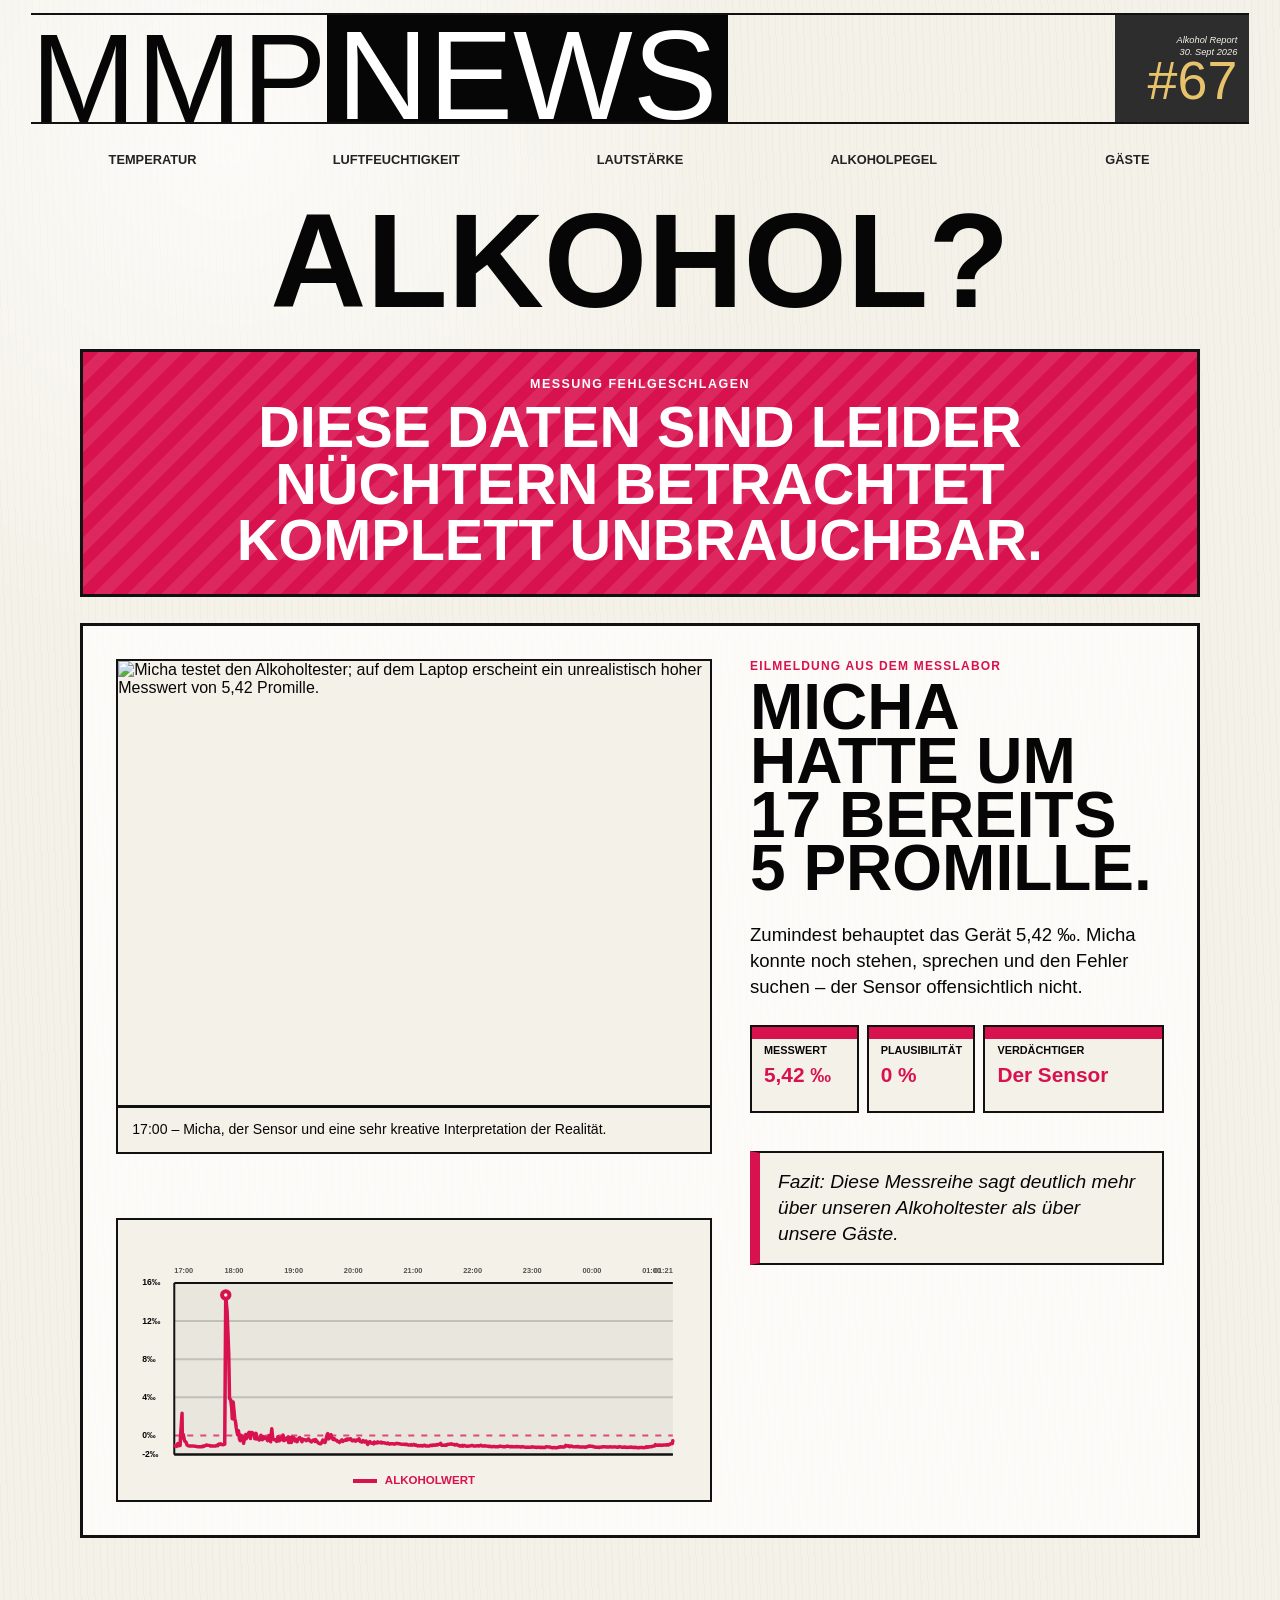
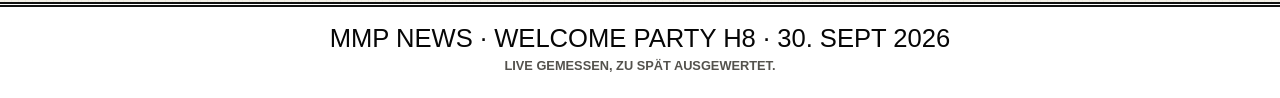
==== commit 103a59b5: "ergänzung alkohol subpage" ====
--- a/alcohol.html
+++ b/alcohol.html
@@ -37,13 +37,20 @@
         <figure class="alcohol-photo">
             <img src="assets/micha-alcohol-error.jpg" alt="Micha testet den Alkoholtester; auf dem Laptop erscheint ein unrealistisch hoher Messwert von 5,42 Promille." width="1800" height="1350">
             <figcaption>
-                17:00 Uhr – Micha, der Sensor und eine sehr kreative Interpretation der Realität.
+                17:00 – Micha, der Sensor und eine sehr kreative Interpretation der Realität.
             </figcaption>
         </figure>
 
+        <div class="alcohol-chart-card">
+            <svg id="alcohol-chart" viewBox="0 0 900 340" preserveAspectRatio="xMidYMid meet" aria-label="Alkoholwerte der Box 5 über den Abend"></svg>
+            <div class="alcohol-chart-key" aria-label="Legende">
+                <span>Alkoholwert</span>
+            </div>
+        </div>
+
         <article class="alcohol-copy">
             <p class="alcohol-kicker">Eilmeldung aus dem Messlabor</p>
-            <h2>Micha hatte um 17 Uhr bereits 5 Promille.</h2>
+            <h2>Micha hatte um 17 bereits 5 Promille.</h2>
             <p class="alcohol-punchline">Zumindest behauptet das Gerät 5,42 ‰. Micha konnte noch stehen, sprechen und den Fehler suchen – der Sensor offensichtlich nicht.</p>
 
             <div class="alcohol-diagnostics" aria-label="Fehlerdiagnose">
@@ -55,11 +62,76 @@
             <blockquote>Fazit: Diese Messreihe sagt deutlich mehr über unseren Alkoholtester als über unsere Gäste.</blockquote>
         </article>
     </section>
-
     <footer class="paper-footer" aria-label="Seitenabschluss">
         <p>MMP NEWS · Welcome Party H8 · 30. Sept 2026</p>
         <small>Live gemessen, zu spät ausgewertet.</small>
     </footer>
 </main>
+<script src="javascript/js.js"></script>
+<script>
+    const rows = window.PARTY_UNLOAD_DATA?.data || [];
+    const alcoholPoints = rows
+        .filter((row) => row.box_id === 5 && Number.isFinite(row.alcohol_mgl))
+        .map((row) => ({
+            value: row.alcohol_mgl * 2,
+            time: row.measured_at
+        }))
+        .sort((a, b) => timestamp(a) - timestamp(b));
+
+    function timestamp(point) {
+        return Date.parse(point.time.replace(" ", "T"));
+    }
+
+    function clockFromTime(time) {
+        const date = new Date(time);
+        return `${String(date.getHours()).padStart(2, "0")}:${String(date.getMinutes()).padStart(2, "0")}`;
+    }
+
+    function renderAlcoholChart() {
+        const svg = document.getElementById("alcohol-chart");
+        if (!svg || !alcoholPoints.length) return;
+
+        const width = 900;
+        const height = 340;
+        const pad = { top: 34, right: 30, bottom: 28, left: 62 };
+        const chartWidth = width - pad.left - pad.right;
+        const chartHeight = height - pad.top - pad.bottom;
+        const chartDate = alcoholPoints[0]?.time?.slice(0, 10) || "2026-09-30";
+        const minTime = Date.parse(`${chartDate}T17:00:00`);
+        const lastMeasuredTime = timestamp(alcoholPoints[alcoholPoints.length - 1]);
+        const maxTime = Math.max(lastMeasuredTime, minTime + 1);
+        const hourTicks = Array.from(
+            { length: Math.floor((maxTime - minTime) / (60 * 60 * 1000)) + 1 },
+            (_, index) => minTime + index * 60 * 60 * 1000
+        );
+        if (hourTicks[hourTicks.length - 1] !== maxTime) hourTicks.push(maxTime);
+        const visiblePoints = alcoholPoints.filter((point) => timestamp(point) >= minTime && timestamp(point) <= maxTime);
+        const minValue = -2;
+        const maxValue = 16;
+        const guideValues = [-2, 0, 4, 8, 12, 16];
+        const valueRange = Math.max(maxValue - minValue, 1);
+        const xForTime = (time) => pad.left + ((time - minTime) / Math.max(maxTime - minTime, 1)) * chartWidth;
+        const yFor = (value) => pad.top + (1 - (value - minValue) / valueRange) * chartHeight;
+        const lineFor = (items) => items.map((point) => `${xForTime(timestamp(point)).toFixed(1)},${yFor(point.value).toFixed(1)}`).join(" ");
+        const peak = visiblePoints.reduce((best, point) => !best || point.value > best.value ? point : best, null);
+
+        svg.innerHTML = `
+            <rect class="alcohol-chart-plot" x="${pad.left}" y="${pad.top}" width="${chartWidth}" height="${chartHeight}"></rect>
+            ${guideValues.map((value) => `
+                <line class="alcohol-chart-grid ${value === minValue || value === maxValue ? "edge" : ""} ${value === 0 ? "zero" : ""}" x1="${pad.left}" x2="${width - pad.right}" y1="${yFor(value)}" y2="${yFor(value)}"></line>
+                <text class="alcohol-chart-axis" x="10" y="${yFor(value) + 4}">${value}‰</text>
+            `).join("")}
+            <line class="alcohol-chart-grid edge" x1="${pad.left}" x2="${pad.left}" y1="${pad.top}" y2="${height - pad.bottom}"></line>
+            <line class="alcohol-chart-grid edge" x1="${pad.left}" x2="${width - pad.right}" y1="${height - pad.bottom}" y2="${height - pad.bottom}"></line>
+            <polyline class="alcohol-chart-line" points="${lineFor(visiblePoints)}"></polyline>
+            ${peak ? `<circle class="alcohol-chart-dot" cx="${xForTime(timestamp(peak))}" cy="${yFor(peak.value)}" r="6"></circle>` : ""}
+            ${hourTicks.map((time, index) => `
+                <text class="alcohol-chart-label" x="${xForTime(time)}" y="18" text-anchor="${index === 0 ? "start" : index === hourTicks.length - 1 ? "end" : "middle"}">${clockFromTime(time)}</text>
+            `).join("")}
+        `;
+    }
+
+    renderAlcoholChart();
+</script>
 </body>
 </html>
--- a/css/style.css
+++ b/css/style.css
@@ -258,7 +258,7 @@
     max-width: 48rem;
     margin: 0 auto;
     color: #282623;
-    font-family: Georgia, "Times New Roman", serif;
+    font-family: Arial, Helvetica, sans-serif;
     font-size: clamp(1rem, 1.4vw, 1.25rem);
     line-height: 1.35;
 }
@@ -267,7 +267,7 @@
     margin: 0 0 clamp(14px, 1.8vw, 24px);
     font-family: Impact, Haettenschweiler, "Arial Black", sans-serif;
     font-size: clamp(1.85rem, 3.7vw, 4.2rem);
-    line-height: 0.9;
+    line-height: 0.98;
     text-transform: uppercase;
 }
 
@@ -311,7 +311,7 @@
     padding-top: 0;
     border-top: 0;
     color: #282623;
-    font-family: Georgia, "Times New Roman", serif;
+    font-family: Arial, Helvetica, sans-serif;
     font-size: clamp(0.95rem, 1.1vw, 1.1rem);
     line-height: 1.35;
     text-align: center;
@@ -362,7 +362,7 @@
 .metric-card {
     display: grid;
     grid-template-columns: minmax(0, 1fr) auto;
-    align-content: center;
+    align-content: start;
     align-items: center;
     gap: 6px;
     min-width: 0;
@@ -416,7 +416,8 @@
 
 .humidity-chart-card,
 .temperature-chart-card,
-.noise-chart-card {
+.noise-chart-card,
+.alcohol-chart-card {
     position: relative;
     min-height: clamp(330px, 42vw, 500px);
     margin-top: clamp(18px, 2vw, 28px);
@@ -428,14 +429,16 @@
 
 .humidity-chart-card,
 .temperature-chart-card,
-.noise-chart-card {
+.noise-chart-card,
+.alcohol-chart-card {
     padding: 42px 18px 14px;
     background: var(--paper);
 }
 
 .humidity-chart-card h3,
 .temperature-chart-card h3,
-.noise-chart-card h3 {
+.noise-chart-card h3,
+.alcohol-chart-card h3 {
     margin: 0 0 14px;
     font-family: "Arial Narrow", Impact, Haettenschweiler, "Arial Black", sans-serif;
     font-size: clamp(1.4rem, 2.6vw, 3rem);
@@ -452,13 +455,104 @@
     color: var(--red);
 }
 
+.temperature-chart-toggle {
+    position: absolute;
+    bottom: 9px;
+    right: 18px;
+    min-height: 28px;
+    padding: 5px 10px;
+    border: 2px solid var(--ink);
+    background: var(--paper);
+    color: var(--ink);
+    font: 900 0.68rem/1 Arial, Helvetica, sans-serif;
+    text-transform: uppercase;
+    cursor: pointer;
+}
+
+.temperature-chart-card {
+    padding-bottom: 48px;
+}
+
+.temperature-chart-toggle:hover,
+.temperature-chart-toggle:focus-visible,
+.temperature-chart-toggle[aria-pressed="true"] {
+    background: var(--ink);
+    color: var(--paper);
+}
+
+.temperature-chart-toggle:focus-visible {
+    outline: 3px solid var(--red);
+    outline-offset: 2px;
+}
+
+.humidity-chart-toggle {
+    position: absolute;
+    right: 18px;
+    bottom: 9px;
+    min-height: 28px;
+    padding: 5px 10px;
+    border: 2px solid var(--ink);
+    background: var(--paper);
+    color: var(--ink);
+    font: 900 0.68rem/1 Arial, Helvetica, sans-serif;
+    text-transform: uppercase;
+    cursor: pointer;
+}
+
+.humidity-chart-card {
+    padding-bottom: 48px;
+}
+
+.humidity-chart-toggle:hover,
+.humidity-chart-toggle:focus-visible,
+.humidity-chart-toggle[aria-pressed="true"] {
+    background: var(--ink);
+    color: var(--paper);
+}
+
+.humidity-chart-toggle:focus-visible {
+    outline: 3px solid var(--blue);
+    outline-offset: 2px;
+}
+
+.noise-chart-toggle {
+    position: absolute;
+    right: 18px;
+    bottom: 9px;
+    min-height: 28px;
+    padding: 5px 10px;
+    border: 2px solid var(--ink);
+    background: var(--paper);
+    color: var(--ink);
+    font: 900 0.68rem/1 Arial, Helvetica, sans-serif;
+    text-transform: uppercase;
+    cursor: pointer;
+}
+
+.noise-chart-card {
+    padding-bottom: 48px;
+}
+
+.noise-chart-toggle:hover,
+.noise-chart-toggle:focus-visible,
+.noise-chart-toggle[aria-pressed="true"] {
+    background: var(--ink);
+    color: var(--paper);
+}
+
+.noise-chart-toggle:focus-visible {
+    outline: 3px solid var(--orange);
+    outline-offset: 2px;
+}
+
 .noise-chart-card h3 {
     color: var(--orange);
 }
 
 .humidity-chart-card svg,
 .temperature-chart-card svg,
-.noise-chart-card svg {
+.noise-chart-card svg,
+.alcohol-chart-card svg {
     display: block;
     width: 100%;
     height: auto;
@@ -469,7 +563,8 @@
 
 .humidity-chart-key,
 .temperature-chart-key,
-.noise-chart-key {
+.noise-chart-key,
+.alcohol-chart-key {
     display: flex;
     justify-content: center;
     gap: 22px;
@@ -481,7 +576,8 @@
 
 .humidity-chart-key span::before,
 .temperature-chart-key span::before,
-.noise-chart-key span::before {
+.noise-chart-key span::before,
+.alcohol-chart-key span::before {
     display: inline-block;
     width: 24px;
     margin-right: 8px;
@@ -514,9 +610,25 @@
     color: #a35d05;
 }
 
+.alcohol-chart-card {
+    min-height: 0;
+    grid-column: 1;
+    margin: clamp(16px, 2vw, 26px) 0 0;
+    border: 2px solid var(--rule);
+}
+
+.alcohol-chart-card h3 {
+    color: var(--red);
+}
+
+.alcohol-chart-key {
+    color: var(--red);
+}
+
 .humidity-chart-grid,
 .temperature-chart-grid,
-.noise-chart-grid {
+.noise-chart-grid,
+.alcohol-chart-grid {
     stroke: rgba(22, 21, 19, 0.18);
     stroke-width: 2;
     vector-effect: non-scaling-stroke;
@@ -524,19 +636,22 @@
 
 .humidity-chart-plot,
 .temperature-chart-plot,
-.noise-chart-plot {
+.noise-chart-plot,
+.alcohol-chart-plot {
     fill: rgba(22, 21, 19, 0.05);
 }
 
 .humidity-chart-grid.edge,
 .temperature-chart-grid.edge,
-.noise-chart-grid.edge {
+.noise-chart-grid.edge,
+.alcohol-chart-grid.edge {
     stroke: var(--rule);
 }
 
 .humidity-chart-line,
 .temperature-chart-line,
-.noise-chart-line {
+.noise-chart-line,
+.alcohol-chart-line {
     fill: none;
     stroke-width: 5;
     stroke-linecap: round;
@@ -560,12 +675,116 @@
     stroke: #8f0d38;
 }
 
+.temperature-chart-line {
+    stroke-width: 3.5;
+    transition: opacity 180ms ease, stroke 180ms ease;
+}
+
+.temperature-chart-card.is-commented .temperature-chart-line {
+    stroke: #aaa69e;
+    opacity: 0.55;
+}
+
+.temperature-chart-card.is-commented .temperature-chart-dot {
+    stroke: #aaa69e;
+    opacity: 0.55;
+}
+
+.temperature-chart-highlight {
+    fill: none;
+    stroke: #8f0d38;
+    stroke-width: 5;
+    stroke-linecap: round;
+    stroke-linejoin: round;
+    vector-effect: non-scaling-stroke;
+}
+
+.temperature-chart-highlight-studio {
+    stroke: #d8124f;
+}
+
+.temperature-chart-highlight-mensa {
+    stroke: #8f0d38;
+}
+
+.humidity-chart-line {
+    stroke-width: 3.5;
+    transition: opacity 180ms ease, stroke 180ms ease;
+}
+
+.humidity-chart-card.is-commented .humidity-chart-line,
+.humidity-chart-card.is-commented .humidity-chart-dot {
+    stroke: #aaa69e;
+    opacity: 0.55;
+}
+
+.humidity-chart-highlight {
+    fill: none;
+    stroke-width: 5;
+    stroke-linecap: round;
+    stroke-linejoin: round;
+    vector-effect: non-scaling-stroke;
+}
+
+.humidity-chart-highlight-studio {
+    stroke: #13c8d2;
+}
+
+.humidity-chart-highlight-mensa {
+    stroke: #087982;
+}
+
+.noise-chart-line {
+    stroke-width: 3.5;
+    transition: opacity 180ms ease, stroke 180ms ease;
+}
+
+.noise-chart-card.is-commented .noise-chart-line,
+.noise-chart-card.is-commented .noise-chart-dot {
+    stroke: #aaa69e;
+    opacity: 0.55;
+}
+
+.noise-chart-highlight {
+    fill: none;
+    stroke-width: 5;
+    stroke-linecap: round;
+    stroke-linejoin: round;
+    vector-effect: non-scaling-stroke;
+}
+
+.noise-chart-highlight-studio {
+    stroke: #f2a11a;
+}
+
+.noise-chart-highlight-mensa {
+    stroke: #a35d05;
+}
+
 .noise-chart-line-studio {
     stroke: #f2a11a;
 }
 
 .noise-chart-line-mensa {
     stroke: #a35d05;
+}
+
+.alcohol-chart-line {
+    stroke: var(--red);
+    stroke-width: 3.5;
+}
+
+.alcohol-chart-grid.zero {
+    stroke: var(--red);
+    stroke-dasharray: 6 7;
+    opacity: 0.72;
+}
+
+.alcohol-chart-dot {
+    fill: var(--paper);
+    stroke: var(--red);
+    stroke-width: 4;
+    vector-effect: non-scaling-stroke;
 }
 
 .humidity-chart-guide,
@@ -602,6 +821,93 @@
     stroke: #8f0d38;
 }
 
+.temperature-chart-arrow {
+    fill: none;
+    stroke: var(--ink);
+    stroke-width: 3;
+    vector-effect: non-scaling-stroke;
+}
+
+#temperature-arrowhead path {
+    fill: var(--ink);
+}
+
+.temperature-chart-note {
+    fill: var(--ink);
+    font-family: Arial, Helvetica, sans-serif;
+    font-size: 10px;
+    font-weight: 900;
+}
+
+.temperature-chart-annotation {
+    opacity: 1;
+    visibility: visible;
+    transition: opacity 180ms ease, visibility 180ms ease;
+}
+
+.temperature-chart-card:not(.is-commented) .temperature-chart-annotation {
+    opacity: 0;
+    visibility: hidden;
+}
+
+.humidity-chart-arrow {
+    fill: none;
+    stroke: var(--ink);
+    stroke-width: 3;
+    vector-effect: non-scaling-stroke;
+}
+
+#humidity-arrowhead path {
+    fill: var(--ink);
+}
+
+.humidity-chart-note {
+    fill: var(--ink);
+    font-family: Arial, Helvetica, sans-serif;
+    font-size: 10px;
+    font-weight: 900;
+}
+
+.humidity-chart-annotation {
+    opacity: 1;
+    visibility: visible;
+    transition: opacity 180ms ease, visibility 180ms ease;
+}
+
+.humidity-chart-card:not(.is-commented) .humidity-chart-annotation {
+    opacity: 0;
+    visibility: hidden;
+}
+
+.noise-chart-arrow {
+    fill: none;
+    stroke: var(--ink);
+    stroke-width: 3;
+    vector-effect: non-scaling-stroke;
+}
+
+#noise-arrowhead path {
+    fill: var(--ink);
+}
+
+.noise-chart-note {
+    fill: var(--ink);
+    font-family: Arial, Helvetica, sans-serif;
+    font-size: 10px;
+    font-weight: 900;
+}
+
+.noise-chart-annotation {
+    opacity: 1;
+    visibility: visible;
+    transition: opacity 180ms ease, visibility 180ms ease;
+}
+
+.noise-chart-card:not(.is-commented) .noise-chart-annotation {
+    opacity: 0;
+    visibility: hidden;
+}
+
 .noise-chart-dot-studio {
     stroke: #f2a11a;
 }
@@ -616,7 +922,9 @@
 .temperature-chart-label,
 .temperature-chart-legend,
 .noise-chart-axis,
-.noise-chart-label {
+.noise-chart-label,
+.alcohol-chart-axis,
+.alcohol-chart-label {
     fill: var(--ink);
     font-family: "Arial Narrow", Impact, Haettenschweiler, "Arial Black", sans-serif;
     font-size: 12px;
@@ -628,14 +936,16 @@
 
 .humidity-chart-axis,
 .temperature-chart-axis,
-.noise-chart-axis {
+.noise-chart-axis,
+.alcohol-chart-axis {
     fill: var(--ink);
     font-size: 14px;
 }
 
 .humidity-chart-label,
 .temperature-chart-label,
-.noise-chart-label {
+.noise-chart-label,
+.alcohol-chart-label {
     fill: var(--muted);
     font-family: Arial, Helvetica, sans-serif;
     font-size: 12px;
@@ -730,7 +1040,7 @@
 .temperature-tooltip p,
 .noise-tooltip p {
     margin: 8px 0 0;
-    font-family: Georgia, "Times New Roman", serif;
+    font-family: Arial, Helvetica, sans-serif;
     font-size: 0.82rem;
     line-height: 1.25;
 }
@@ -902,7 +1212,7 @@
     max-width: 760px;
     margin: clamp(16px, 2vw, 26px) auto 0;
     color: #282623;
-    font-family: Georgia, "Times New Roman", serif;
+    font-family: Arial, Helvetica, sans-serif;
     font-size: clamp(1rem, 1.4vw, 1.25rem);
     line-height: 1.45;
     text-align: center;
@@ -1078,7 +1388,7 @@
     margin: 0;
     padding-inline: clamp(12px, 1.5vw, 18px);
     color: #282623;
-    font-family: Georgia, "Times New Roman", serif;
+    font-family: Arial, Helvetica, sans-serif;
     font-size: clamp(0.95rem, 1.2vw, 1.12rem);
     line-height: 1.32;
 }
@@ -1108,7 +1418,7 @@
 
 .landing-story .linea-event.is-visible.is-current {
     z-index: 2;
-    height: clamp(390px, 42vw, 460px);
+    height: clamp(430px, 50vw, 560px);
     filter: saturate(1);
     opacity: 1;
     box-shadow: 0 18px 42px rgba(22, 21, 19, 0.18);
@@ -1165,8 +1475,9 @@
 
 .story-photo {
     display: grid;
-    grid-template-rows: 1fr auto;
+    grid-template-rows: minmax(0, 1fr) auto;
     align-self: stretch;
+    min-height: 0;
     min-width: 0;
     margin: 0;
     background: #e6e1d6;
@@ -1176,8 +1487,12 @@
 .story-photo > img {
     width: 100%;
     height: 100%;
+    min-height: 0;
+    object-fit: cover;
+}
+
+.story-photo-placeholder > div {
     min-height: 250px;
-    object-fit: cover;
 }
 
 .story-photo > img {
@@ -1219,7 +1534,7 @@
     border-top: 2px solid var(--rule);
     background: var(--paper);
     color: var(--muted);
-    font-family: Georgia, "Times New Roman", serif;
+    font-family: Arial, Helvetica, sans-serif;
     font-size: 0.72rem;
     font-style: italic;
     line-height: 1.25;
@@ -1287,7 +1602,7 @@
     max-width: 42rem;
     margin: 0;
     color: #282623;
-    font-family: Georgia, "Times New Roman", serif;
+    font-family: Arial, Helvetica, sans-serif;
     font-size: clamp(1rem, 1.35vw, 1.35rem);
     line-height: 1.35;
 }
@@ -1344,6 +1659,16 @@
     font-size: clamp(2.2rem, 4.6vw, 5rem);
     line-height: 0.88;
     text-transform: uppercase;
+}
+
+.temperature-explainer {
+    max-width: 620px;
+    margin: 32px auto 0;
+    color: #282623;
+    font-family: Arial, Helvetica, sans-serif;
+    font-size: clamp(0.95rem, 1.1vw, 1.1rem);
+    line-height: 1.4;
+    text-align: center;
 }
 
 .thermometer-control {
@@ -1884,16 +2209,19 @@
 }
 
 .temperature-page .temperature-period-tooltip {
+    width: min(190px, calc(100% - 24px));
     background: #f3bfd0;
     box-shadow: 3px 3px 0 rgba(22, 21, 19, 0.16);
 }
 
 .noise-page .temperature-period-tooltip {
+    width: min(190px, calc(100% - 24px));
     background: var(--gold);
     box-shadow: 3px 3px 0 rgba(22, 21, 19, 0.16);
 }
 
 .humidity-page .temperature-period-tooltip {
+    width: min(190px, calc(100% - 24px));
     background: #bfecef;
     box-shadow: 3px 3px 0 rgba(22, 21, 19, 0.16);
 }
@@ -1918,7 +2246,7 @@
 
 .temperature-period-tooltip p {
     margin: 8px 0 0;
-    font-family: Georgia, "Times New Roman", serif;
+    font-family: Arial, Helvetica, sans-serif;
     font-size: 0.82rem;
     line-height: 1.25;
 }
@@ -2115,7 +2443,7 @@
 
 .guest-tooltip p {
     margin: 8px 0 0;
-    font-family: Georgia, "Times New Roman", serif;
+    font-family: Arial, Helvetica, sans-serif;
     font-size: 0.82rem;
     line-height: 1.25;
 }
@@ -2131,7 +2459,7 @@
 .guest-story {
     max-width: 820px;
     margin: clamp(22px, 3vw, 40px) auto 0;
-    font-family: Georgia, "Times New Roman", serif;
+    font-family: Arial, Helvetica, sans-serif;
     font-size: clamp(1rem, 1.35vw, 1.22rem);
     line-height: 1.5;
 }
@@ -2195,6 +2523,8 @@
 
 .alcohol-photo {
     align-self: start;
+    grid-column: 1;
+    grid-row: 1;
     margin: 0;
     border: 2px solid var(--rule);
     background: var(--paper);
@@ -2209,13 +2539,15 @@
 .alcohol-photo figcaption {
     padding: 12px 14px 14px;
     border-top: 3px solid var(--rule);
-    font-family: Georgia, "Times New Roman", serif;
+    font-family: Arial, Helvetica, sans-serif;
     font-size: 0.88rem;
     line-height: 1.3;
 }
 
 .alcohol-copy {
-    align-self: center;
+    align-self: start;
+    grid-column: 2;
+    grid-row: 1 / span 2;
     min-width: 0;
 }
 
@@ -2238,40 +2570,48 @@
 
 .alcohol-punchline {
     margin: clamp(18px, 2vw, 28px) 0;
-    font-family: Georgia, "Times New Roman", serif;
+    font-family: Arial, Helvetica, sans-serif;
     font-size: clamp(1.05rem, 1.45vw, 1.32rem);
     line-height: 1.4;
 }
 
 .alcohol-diagnostics {
     display: grid;
-    grid-template-columns: repeat(3, minmax(0, 1fr));
-    border: 2px solid var(--rule);
+    grid-template-columns: minmax(0, 0.82fr) minmax(0, 0.82fr) minmax(0, 1.36fr);
+    gap: 8px;
 }
 
 .alcohol-diagnostics div {
     display: grid;
-    gap: 5px;
+    grid-template-columns: 1fr;
+    grid-template-rows: auto 1fr;
+    align-content: start;
+    align-items: start;
+    gap: 8px;
     min-width: 0;
-    padding: 12px 10px;
-    background: linear-gradient(to bottom, var(--red) 0 10px, var(--paper) 10px);
-}
-
-.alcohol-diagnostics div + div {
-    border-left: 2px solid var(--rule);
+    min-height: 88px;
+    padding: 18px 12px 10px;
+    border: 2px solid var(--rule);
+    background: linear-gradient(to bottom, var(--red) 0 12px, var(--paper) 12px);
 }
 
 .alcohol-diagnostics span {
-    color: var(--muted);
-    font-size: 0.58rem;
+    grid-row: 1;
+    color: var(--ink);
+    font-size: clamp(0.54rem, 1.45vw, 0.68rem);
     font-weight: 900;
+    line-height: 1.05;
     text-transform: uppercase;
 }
 
 .alcohol-diagnostics strong {
+    grid-row: 2;
+    min-width: 0;
     color: var(--red);
-    font-size: clamp(0.95rem, 1.7vw, 1.45rem);
-    line-height: 1;
+    font-size: clamp(0.92rem, 1.7vw, 1.3rem);
+    line-height: 0.95;
+    text-align: left;
+    overflow-wrap: anywhere;
 }
 
 .alcohol-copy blockquote {
@@ -2280,7 +2620,7 @@
     border: 2px solid var(--rule);
     border-left: 10px solid var(--red);
     background: var(--paper);
-    font-family: Georgia, "Times New Roman", serif;
+    font-family: Arial, Helvetica, sans-serif;
     font-size: clamp(1.05rem, 1.5vw, 1.35rem);
     font-style: italic;
     line-height: 1.35;
@@ -2386,17 +2726,19 @@
         grid-template-columns: 1fr;
     }
 
+    .alcohol-photo,
+    .alcohol-chart-card,
+    .alcohol-copy {
+        grid-column: auto;
+        grid-row: auto;
+    }
+
     .alcohol-error-banner {
         text-align: center;
     }
 
     .alcohol-diagnostics {
         grid-template-columns: 1fr;
-    }
-
-    .alcohol-diagnostics div + div {
-        border-top: 2px solid var(--rule);
-        border-left: 0;
     }
 
     .thermometer-panel,
